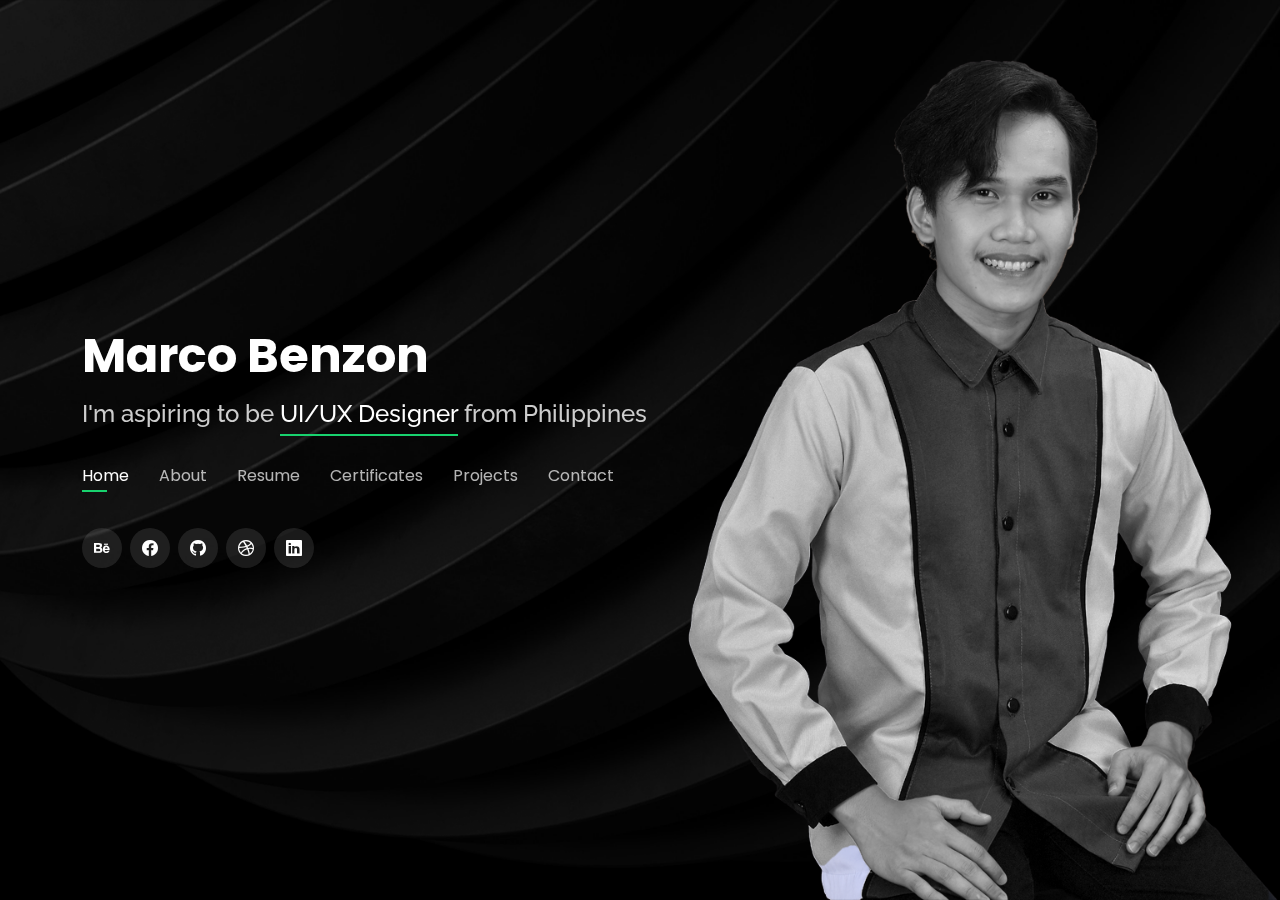
==== index.html @ b684c950 "update index" ====
<!DOCTYPE html>
<html lang="en">

<head>
  <meta charset="utf-8">
  <meta content="width=device-width, initial-scale=1.0" name="viewport">

  <title>Marco Benzon | Portfolio</title>
  <meta content="" name="description">
  <meta content="" name="keywords">

  <!-- Favicons -->
  <link href="assets/img/mblogo.png" rel="icon">
  <link href="assets/img/apple-touch-icon.png" rel="apple-touch-icon">

  <!-- Fontawesome -->
  <link rel="stylesheet" href="path/to/font-awesome/css/font-awesome.min.css">

  <!-- Google Fonts -->
  <link href="https://fonts.googleapis.com/css?family=Open+Sans:300,300i,400,400i,600,600i,700,700i|Raleway:300,300i,400,400i,500,500i,600,600i,700,700i|Poppins:300,300i,400,400i,500,500i,600,600i,700,700i" rel="stylesheet">

  <!-- Vendor CSS Files -->
  <link href="assets/vendor/bootstrap/css/bootstrap.min.css" rel="stylesheet">
  <link href="assets/vendor/bootstrap-icons/bootstrap-icons.css" rel="stylesheet">
  <link href="assets/vendor/boxicons/css/boxicons.min.css" rel="stylesheet">
  <link href="assets/vendor/glightbox/css/glightbox.min.css" rel="stylesheet">
  <link href="assets/vendor/remixicon/remixicon.css" rel="stylesheet">
  <link href="assets/vendor/swiper/swiper-bundle.min.css" rel="stylesheet">

  <link href="assets/css/style.css" rel="stylesheet">

</head>

<body>

  <!-- ======= Header ======= -->
  <header id="header">
    <div class="container">

      <h1><a href="index.html">Marco Benzon</a></h1>
      <!-- Uncomment below if you prefer to use an image logo -->
      <!-- <a href="index.html" class="mr-auto"><img src="assets/img/logo.png" alt="" class="img-fluid"></a> -->
      <h2>I'm aspiring to be <span>UI/UX Designer</span> from Philippines</h2>

      <nav id="navbar" class="navbar">
        <ul>
          <li><a class="nav-link active" href="#header">Home</a></li>
          <li><a class="nav-link" href="#about">About</a></li>
          <li><a class="nav-link" href="#resume">Resume</a></li>
          <li><a class="nav-link" href="#services">Certificates</a></li>
          <li><a class="nav-link" href="#portfolio">Projects</a></li>
          <li><a class="nav-link" href="#contact">Contact</a></li>
        </ul>
        <i class="bi bi-list mobile-nav-toggle"></i>
      </nav><!-- .navbar -->

      <div class="social-links">
        <a href="https://www.behance.net/marcobenzon" class="behance"><i class="bi bi-behance"></i></i></a>
        <a href="https://www.facebook.com/marco.benzon11/" class="facebook"><i class="bi bi-facebook"></i></a>
        <a href="https://github.com/MarcoBenzon" class="github"><i class="bi bi-github"></i></i></a>
        <a href="https://dribbble.com/marcobenzon" class="dribbble"><i class="bi bi-dribbble"></i></i></a>
        <a href="https://www.linkedin.com/in/marcobenzon/" class="linkedin"><i class="bi bi-linkedin"></i></a>
        
      </div>

    </div>
  </header><!-- End Header -->

  <!-- ======= About Section ======= -->
  <section id="about" class="about">

    <!-- ======= About Me ======= -->
    <div class="about-me container">

      <div class="section-title">
        <h2>About</h2>
        <p>Learn more about me</p>
      </div>

      <div class="row">
        <div class="col-lg-4" data-aos="fade-right">
          <img src="assets/img/2x2.jpg" class="img-fluid" alt="">
        </div>
        <div class="col-lg-8 pt-4 pt-lg-0 content" data-aos="fade-left">
          <h3>UI/UX Designer</h3>
          <p class="fst-italic">
            Hi, I am Marco Benzon, a fresh graduate of Bachelor of Science 
            in Information Technology Major in Web Development at PHINMA University of Pangasinan. 
            I love to create UI design since I started taking IT.
          </p>
          <div class="row">
            <div class="col-lg-6">
              <ul>
                <li><i class="bi bi-chevron-right"></i> <strong>Birthday:</strong> <span>29 May 2000</span></li>
                <li><i class="bi bi-chevron-right"></i> <strong>Website:</strong> <span>https://www.behance.net/marcobenzon/</span></li>
                <li><i class="bi bi-chevron-right"></i> <strong>Phone:</strong> <span>+639692245766</span></li>
                <li><i class="bi bi-chevron-right"></i> <strong>City:</strong> <span>Malasiqui, Philippines</span></li>
              </ul>
            </div>
            <div class="col-lg-6">
              <ul>
                <li><i class="bi bi-chevron-right"></i> <strong>Age:</strong> <span>22</span></li>
                <li><i class="bi bi-chevron-right"></i> <strong>Degree:</strong> <span>Bachelor</span></li>
                <li><i class="bi bi-chevron-right"></i> <strong>Email:</strong> <span>marco.benzon529@gmail.com</span></li>
                <li><i class="bi bi-chevron-right"></i> <strong>Freelance:</strong> <span>Available</span></li>
              </ul>
            </div>
          </div>
          <p>
            I am also a former member of Google Developer Student Clubs at 
            PHINMA University of Pangasinan as a Regular Member for a half of a year. 
            Outside of the school, I spend watching tutorials that are related to web development 
            and web designing. After that I'll apply what I've learned in the tutorials by coding and 
            designing so that I can enhance my skills as a web developer and web designer.
          </p>
        </div>
      </div>

    </div><!-- End About Me -->

    <!-- ======= Counts =======
    <div class="counts container">

      <div class="row">

        <div class="col-lg-3 col-md-6">
          <div class="count-box">
            <i class="bi bi-emoji-smile"></i>
            <span data-purecounter-start="0" data-purecounter-end="232" data-purecounter-duration="1" class="purecounter"></span>
            <p>Happy Clients</p>
          </div>
        </div>

        <div class="col-lg-3 col-md-6 mt-5 mt-md-0">
          <div class="count-box">
            <i class="bi bi-journal-richtext"></i>
            <span data-purecounter-start="0" data-purecounter-end="521" data-purecounter-duration="1" class="purecounter"></span>
            <p>Projects</p>
          </div>
        </div>

        <div class="col-lg-3 col-md-6 mt-5 mt-lg-0">
          <div class="count-box">
            <i class="bi bi-headset"></i>
            <span data-purecounter-start="0" data-purecounter-end="1463" data-purecounter-duration="1" class="purecounter"></span>
            <p>Hours Of Support</p>
          </div>
        </div>

        <div class="col-lg-3 col-md-6 mt-5 mt-lg-0">
          <div class="count-box">
            <i class="bi bi-award"></i>
            <span data-purecounter-start="0" data-purecounter-end="24" data-purecounter-duration="1" class="purecounter"></span>
            <p>Awards</p>
          </div>
        </div>

      </div>

    </div> -->
    <!-- End Counts -->

    <!-- ======= Skills  ======= -->
    <div class="skills container">

      <div class="section-title">
        <h2>Skills</h2>
      </div>

      <div class="row skills-content">

        <div class="col-lg-6">

          <div class="progress">
            <span class="skill">HTML <i class="val">60%</i></span>
            <div class="progress-bar-wrap">
              <div class="progress-bar" role="progressbar" aria-valuenow="60" aria-valuemin="0" aria-valuemax="100"></div>
            </div>
          </div>

          <div class="progress">
            <span class="skill">CSS <i class="val">60%</i></span>
            <div class="progress-bar-wrap">
              <div class="progress-bar" role="progressbar" aria-valuenow="60" aria-valuemin="0" aria-valuemax="100"></div>
            </div>
          </div>

          <div class="progress">
            <span class="skill">JavaScript <i class="val">40%</i></span>
            <div class="progress-bar-wrap">
              <div class="progress-bar" role="progressbar" aria-valuenow="40" aria-valuemin="0" aria-valuemax="100"></div>
            </div>
          </div>
          
           <div class="progress">
            <span class="skill">PHP <i class="val">50%</i></span>
            <div class="progress-bar-wrap">
              <div class="progress-bar" role="progressbar" aria-valuenow="50" aria-valuemin="0" aria-valuemax="100"></div>
            </div>
          </div>

        </div>

        <div class="col-lg-6">

          <div class="progress">
            <span class="skill">Figma <i class="val">70%</i></span>
            <div class="progress-bar-wrap">
              <div class="progress-bar" role="progressbar" aria-valuenow="70" aria-valuemin="0" aria-valuemax="100"></div>
            </div>
          </div>

          <div class="progress">
            <span class="skill">Adobe Photoshop <i class="val">70%</i></span>
            <div class="progress-bar-wrap">
              <div class="progress-bar" role="progressbar" aria-valuenow="70" aria-valuemin="0" aria-valuemax="100"></div>
            </div>
          </div>
          
          <div class="progress">
            <span class="skill">Adobe XD <i class="val">70%</i></span>
            <div class="progress-bar-wrap">
              <div class="progress-bar" role="progressbar" aria-valuenow="70" aria-valuemin="0" aria-valuemax="100"></div>
            </div>
          </div>
          
          <div class="progress">
            <span class="skill">UI/UX Design <i class="val">50%</i></span>
            <div class="progress-bar-wrap">
              <div class="progress-bar" role="progressbar" aria-valuenow="50" aria-valuemin="0" aria-valuemax="100"></div>
            </div>
          </div>

        </div>

      </div>

    </div><!-- End Skills -->

    <!-- ======= GDSC ======= -->
    <div class="about-me container">

     
      <div class="row">
        <div class="col-lg-4" data-aos="fade-right">
          <img src="assets/img/DSC2.jpg" class="img-fluid" alt="">
        </div>
        <div class="col-lg-8 pt-4 pt-lg-0 content" data-aos="fade-left">
          <h3>Google Developers Student Club</h3>
          <p>
            On January 2021, I joined Google Developer Student Club PHINMA UPang as Regular Member. 
            Powered by Google Developers, it is a group of students from PHINMA University of Pangasinan 
            whose aim is to bridge the gap between theory and practical application for student developers. 
            Together with the 1,266+ other GDSC chapters in 106 countries around the world, it is part of a 
            global community that is supported by Google Developers. GDSC PHINMA UPang is also the only 
            university-wide organization in PHINMA UPang that is officially recognized by Google. 
            This community that I started is successfully organized multiple events that help aspiring 
            developers get to know and learn the different Google developer technologies available to them.
          </p>
          
        </div>
      </div>

    </div><!-- End GDSC -->
    <div class="interests container">

      <div class="section-title">
        <h2>Organization</h2>
      </div>

      <div class="row">
        

        <div class="col-lg-6 col-md-8">
          <div class="icon-box">
            <h3 style="color:#18d26e">GOOGLE DEVELOPERS STUDENT CLUBS</h3>
          </div>
          <div class="flex items-left pt-3">
            <p class="text-gray-300 font-poppins text-xs md:text-sm p-2 pb-1 rounded-3xl block">
                <i class="bi bi-geo-alt-fill"></i>
                Location: University of Pangasinan
            </p>
          </div>
          <div class="flex items-left">
            <p class="text-gray-300 font-poppins text-xs md:text-sm p-2 pb-1 rounded-3xl block">
                <i class="bi bi-person-fill"></i> Position: Regular Member
            </p>
          </div>
          <div class="flex items-left">
            <p class="text-gray-300 font-poppins text-xs md:text-sm p-2 pb-1 rounded-3xl block">
                <i class="bi bi-clock"></i> Timeline: January 2021 - July 2021
            </p>
          </div>

        </div>
        
        <div class="col-lg-4" data-aos="fade-right">
          <img src="assets/img/DSC2.jpg" class="img-fluid" alt="">
        </div>
        
      </div>
        
    </div>
      
      
      <div class="interests container">

      <div class="section-title">
        <h2>Training and Semenars Attended</h2>
      </div>

      <div class="row">
        

        <div class="col-lg-6 col-md-8">
          <div class="icon-box">
            <h3 style="color:#18d26e">BUILDING PROGRESSIVE WEB APPS: WEB BACKEND & FRONTEND SOLUTIONS FOR DYNAMIC WEB EXPERIENCE</h3>
          </div>
          <div class="flex items-left pt-3">
            <p class="text-gray-300 font-poppins text-xs md:text-sm p-2 pb-1 rounded-3xl block">
                <i class="bi bi-geo-alt-fill"></i>
                Location: University of Pangasinan
            </p>
          </div>
<!--           <div class="flex items-left">
            <p class="text-gray-300 font-poppins text-xs md:text-sm p-2 pb-1 rounded-3xl block">
                <i class="bi bi-person-fill"></i> Position: Regular Member
            </p>
          </div> -->
          <div class="flex items-left">
            <p class="text-gray-300 font-poppins text-xs md:text-sm p-2 pb-1 rounded-3xl block">
                <i class="bi bi-clock"></i> Timeline: February 15, 2020
            </p>
          </div>

        </div>
        
        <div class="col-lg-6 col-md-8">
          <div class="icon-box">
            <h3 style="color:#18d26e">SOFTWARE DEVELOPMENT MANAGEMENT WITH MS PROJECT</h3>
          </div>
          <div class="flex items-left pt-3">
            <p class="text-gray-300 font-poppins text-xs md:text-sm p-2 pb-1 rounded-3xl block">
                <i class="bi bi-geo-alt-fill"></i>
                Location: University of Pangasinan
            </p>
          </div>
<!--           <div class="flex items-left">
            <p class="text-gray-300 font-poppins text-xs md:text-sm p-2 pb-1 rounded-3xl block">
                <i class="bi bi-person-fill"></i> Position: Regular Member
            </p>
          </div> -->
          <div class="flex items-left">
            <p class="text-gray-300 font-poppins text-xs md:text-sm p-2 pb-1 rounded-3xl block">
                <i class="bi bi-clock"></i> Timeline: February 15, 2020
            </p>
          </div>

        </div>
        
        
        <div class="col-lg-6 col-md-8">
          <div class="icon-box">
            <h3 style="color:#18d26e">INTRO TO PHOTOGRAPHY AND VIDEOGRAPHY: A BEGINNERS GUIDE</h3>
          </div>
          <div class="flex items-left pt-3">
            <p class="text-gray-300 font-poppins text-xs md:text-sm p-2 pb-1 rounded-3xl block">
                <i class="bi bi-geo-alt-fill"></i>
                Location: University of Pangasinan
            </p>
          </div>
<!--           <div class="flex items-left">
            <p class="text-gray-300 font-poppins text-xs md:text-sm p-2 pb-1 rounded-3xl block">
                <i class="bi bi-person-fill"></i> Position: Regular Member
            </p>
          </div> -->
          <div class="flex items-left">
            <p class="text-gray-300 font-poppins text-xs md:text-sm p-2 pb-1 rounded-3xl block">
                <i class="bi bi-clock"></i> Timeline: October 6, 2020
            </p>
          </div>

        </div>
        
        <div class="col-lg-6 col-md-8">
          <div class="icon-box">
            <h3 style="color:#18d26e">STUDY JAM #1 | INTRODUCTION TO FETCH API</h3>
          </div>
          <div class="flex items-left pt-3">
            <p class="text-gray-300 font-poppins text-xs md:text-sm p-2 pb-1 rounded-3xl block">
                <i class="bi bi-geo-alt-fill"></i>
                Location: University of Pangasinan
            </p>
          </div>
<!--           <div class="flex items-left">
            <p class="text-gray-300 font-poppins text-xs md:text-sm p-2 pb-1 rounded-3xl block">
                <i class="bi bi-person-fill"></i> Position: Regular Member
            </p>
          </div> -->
          <div class="flex items-left">
            <p class="text-gray-300 font-poppins text-xs md:text-sm p-2 pb-1 rounded-3xl block">
                <i class="bi bi-clock"></i> Timeline: November 8, 2020
            </p>
          </div>

        </div>
        
        <div class="col-lg-6 col-md-8">
          <div class="icon-box">
            <h3 style="color:#18d26e">STUDY JAM #1 | INTRODUCTION TO FETCH API</h3>
          </div>
          <div class="flex items-left pt-3">
            <p class="text-gray-300 font-poppins text-xs md:text-sm p-2 pb-1 rounded-3xl block">
                <i class="bi bi-geo-alt-fill"></i>
                Location: Google Developer Student Club PHINMA University of Pangasinan
            </p>
          </div>
<!--           <div class="flex items-left">
            <p class="text-gray-300 font-poppins text-xs md:text-sm p-2 pb-1 rounded-3xl block">
                <i class="bi bi-person-fill"></i> Position: Regular Member
            </p>
          </div> -->
          <div class="flex items-left">
            <p class="text-gray-300 font-poppins text-xs md:text-sm p-2 pb-1 rounded-3xl block">
                <i class="bi bi-clock"></i> Timeline: November 8, 2020
            </p>
          </div>

        </div>
        
        
        <div class="col-lg-6 col-md-8">
          <div class="icon-box">
            <h3 style="color:#18d26e">STUDY JAM #1 | USEFUL TOOLS THAT CAN HELP YOU IN YOUR PROJECT</h3>
          </div>
          <div class="flex items-left pt-3">
            <p class="text-gray-300 font-poppins text-xs md:text-sm p-2 pb-1 rounded-3xl block">
                <i class="bi bi-geo-alt-fill"></i>
                Location: Google Developer Student Club PHINMA University of Pangasinan
            </p>
          </div>
<!--           <div class="flex items-left">
            <p class="text-gray-300 font-poppins text-xs md:text-sm p-2 pb-1 rounded-3xl block">
                <i class="bi bi-person-fill"></i> Position: Regular Member
            </p>
          </div> -->
          <div class="flex items-left">
            <p class="text-gray-300 font-poppins text-xs md:text-sm p-2 pb-1 rounded-3xl block">
                <i class="bi bi-clock"></i> Timeline: November 8, 2020
            </p>
          </div>

        </div>
        
        
        <div class="col-lg-6 col-md-8">
          <div class="icon-box">
            <h3 style="color:#18d26e">STUDY JAM #1 | INTRODUCTION TO DEVELOPER STUDENT CLUB</h3>
          </div>
          <div class="flex items-left pt-3">
            <p class="text-gray-300 font-poppins text-xs md:text-sm p-2 pb-1 rounded-3xl block">
                <i class="bi bi-geo-alt-fill"></i>
                Location: Google Developer Student Club PHINMA University of Pangasinan
            </p>
          </div>
<!--           <div class="flex items-left">
            <p class="text-gray-300 font-poppins text-xs md:text-sm p-2 pb-1 rounded-3xl block">
                <i class="bi bi-person-fill"></i> Position: Regular Member
            </p>
          </div> -->
          <div class="flex items-left">
            <p class="text-gray-300 font-poppins text-xs md:text-sm p-2 pb-1 rounded-3xl block">
                <i class="bi bi-clock"></i> Timeline: November 8, 2020
            </p>
          </div>

        </div>
        
        <div class="col-lg-6 col-md-8">
          <div class="icon-box">
            <h3 style="color:#18d26e">PHILIPPINE ANDROID WEEKEND 2020</h3>
          </div>
          <div class="flex items-left pt-3">
            <p class="text-gray-300 font-poppins text-xs md:text-sm p-2 pb-1 rounded-3xl block">
                <i class="bi bi-geo-alt-fill"></i>
                Location: Google Developer Student Club PHINMA University of Pangasinan
            </p>
          </div>
<!--           <div class="flex items-left">
            <p class="text-gray-300 font-poppins text-xs md:text-sm p-2 pb-1 rounded-3xl block">
                <i class="bi bi-person-fill"></i> Position: Regular Member
            </p>
          </div> -->
          <div class="flex items-left">
            <p class="text-gray-300 font-poppins text-xs md:text-sm p-2 pb-1 rounded-3xl block">
                <i class="bi bi-clock"></i> Timeline: December 4, 2020
            </p>
          </div>

        </div>
        
        
        <div class="col-lg-6 col-md-8">
          <div class="icon-box">
            <h3 style="color:#18d26e">#GCPINAS - LEARN GOOGLE CLOUD PLATFORM</h3>
          </div>
          <div class="flex items-left pt-3">
            <p class="text-gray-300 font-poppins text-xs md:text-sm p-2 pb-1 rounded-3xl block">
                <i class="bi bi-geo-alt-fill"></i>
                Location: Google Developer Student Club PHINMA University of Pangasinan
            </p>
          </div>
<!--           <div class="flex items-left">
            <p class="text-gray-300 font-poppins text-xs md:text-sm p-2 pb-1 rounded-3xl block">
                <i class="bi bi-person-fill"></i> Position: Regular Member
            </p>
          </div> -->
          <div class="flex items-left">
            <p class="text-gray-300 font-poppins text-xs md:text-sm p-2 pb-1 rounded-3xl block">
                <i class="bi bi-clock"></i> Timeline: December 8, 2020
            </p>
          </div>

        </div>
        
        <div class="col-lg-6 col-md-8">
          <div class="icon-box">
            <h3 style="color:#18d26e">FIREBASE IN ACTION</h3>
          </div>
          <div class="flex items-left pt-3">
            <p class="text-gray-300 font-poppins text-xs md:text-sm p-2 pb-1 rounded-3xl block">
                <i class="bi bi-geo-alt-fill"></i>
                Location: Google Developer Student Club PHINMA University of Pangasinan
            </p>
          </div>
<!--           <div class="flex items-left">
            <p class="text-gray-300 font-poppins text-xs md:text-sm p-2 pb-1 rounded-3xl block">
                <i class="bi bi-person-fill"></i> Position: Regular Member
            </p>
          </div> -->
          <div class="flex items-left">
            <p class="text-gray-300 font-poppins text-xs md:text-sm p-2 pb-1 rounded-3xl block">
                <i class="bi bi-clock"></i> Timeline: 2021
            </p>
          </div>

        </div>
        
      </div>
        
    </div>
      
      
      <!-- End Interests -->

    <!-- ======= Testimonials ======= -->
    

  </section><!-- End About Section -->

  <!-- ======= Resume Section ======= -->
  <section id="resume" class="resume">
    <div class="container">

      <div class="section-title">
        <h2>Resume</h2>
        <p>Check My Resume</p>
      </div>

      <div class="row">
        <div class="col-lg-6">
          <h3 class="resume-title">Sumary</h3>
          <div class="resume-item pb-0">
            <h4>Marco Benzon</h4>
            <p><em>I am looking for an opportunity where I can offer all-around support when it 
              comes to UI/UX Designing. Time flies when I keep myself busy for giving efficient 
              and effective designs. </em></p>
            <p>
            <ul>
              <li>Umando, Malasiqui Pangasinan, Ilocos Region 2421</li>
              <li>+63 9692245766</li>
              <li>marco.benzon529@gmail.com</li>
            </ul>
            </p>
          </div>

          <h3 class="resume-title">Education</h3>
          <div class="resume-item">
            <h4>Bachelor if Scinece in Information Technology Major in Web Development</h4>
            <h5>2018 - 2022</h5>
            <p><em>PHINMA University of Pangasinan</em></p>
            <p>I graduated at PHINMA University of Pangasinan as a Bachelor of Science in Information Technology Majoring 
              in Web Development, during my four years stay in college, my knowledge and skills were enhanced due to my
              internship at Salefull Trading Inc. located at Olongapo City in the province of Zambales as a Web Developer 
              and UI/UX Designer. I was also a Regular Member of Google Developer Student Club in PHINMA University of Pangasinan.
            </p>
          </div>
          <div class="resume-item">
            <h4>Science, Technology, Engineering &amp; Math (STEM)</h4>
            <h5>2016 - 2018</h5>
            <p><em>Perpetual Help College of Pangasinan</em></p>
            <p>The University of Perpetual Help System is dedicated to the development of the Filipino as a leader. 
              It aims to graduate dynamic students who are physically, intellectually, socially and spiritually 
              committed to the achievement of the highest quality of life.</p>
          </div>
        </div>
        <div class="col-lg-6">
          <h3 class="resume-title">Work Experience</h3>
          
          <div class="resume-item">
            <h4>WEBMEDIC</h4>
            <h5>Freelance UI Designer</h5>
            <p><em>Oct 2022 - Present</em></p>
            <p><em>Kuala Lumpur, Malaysia</em></p>
            <p>
            <ul>
              <li>Create search and 404page Web and Mobile Design for Al Shareef Oudh</li>
              <li>Create a prodocut landing page Web UI design for Al Shareef Oudh</li>
            </ul>
            </p>
          </div>
          
          <div class="resume-item">
            <h4>CODELABS TECHNOLOGIES INCORPORATED</h4>
            <h5>Freelance UI Designer</h5>
            <p><em>Sep 2022 - Oct 2022</em></p>
            <p><em>Coast Meridian Road Port Coquitlam, BC</em></p>
            <p>
            <ul>
              <li>Create Athlete Web UI Design</li>
            </ul>
            </p>
          </div>
      
          <div class="resume-item">
            <h4>SALEFULL TRAIDING INCORPORATED</h4>
            <h5>Internship</h5>
            <p><em>Jan 2022 - Apr 2022</em></p>
            <p><em>Zambales, Philippines</em></p>
            <p>
            <ul>
              <li>Create posters and flyers and research an article for social media posting</li>
              <li>Create an ecommerce website that allows the user to freely choose what kind of currency to made a purchase</li>
              <li>Create a Time Management UI Design and propose the design to the company for the better result</li>
              <li>Recreate the company website for the better design</li>
            </ul>
            </p>
          </div>
          
        </div>
      </div>

    </div>
  </section>
  
  <!-- End Resume Section -->

  <!-- ======= Services Section ======= -->
  <section id="services" class="services">
    <div class="container">

      <div class="section-title">
        <h2>Certificates</h2>
        <p>My Certificates</p>
      </div>

      <div class="row">
        <div class="col-lg-4 col-md-6 d-flex align-items-stretch">
          <div class="icon-box">
            <div><img src="assets/img/Certificates/firebase.png" class="img-fluid; h-auto; w-100 "></div>
            <br>
            
            <p style="text-align:center ;">A certificate was given by the CITE Department after participating the webinar about
              Firebase.</p>
          </div>
        </div>

        <div class="col-lg-4 col-md-6 d-flex align-items-stretch">
          <div class="icon-box">
            <div><img src="assets/img/Certificates/Certificate of Attendance Marco S. Benzon-1.jpg" class="img-fluid; h-auto; w-100 "></div>
            <br>
            
            <p style="text-align:center ;">Attended at BagoSphere's Webinar and tackled about building our self-confidence when
              adventuring to the real-word challenges.</p>
          </div>
        </div>

        <div class="col-lg-4 col-md-6 d-flex align-items-stretch">
          <div class="icon-box">
            <div><img src="assets/img/Certificates/Kinobi E-Certificate_Marco_Benzon-1.jpg" class="img-fluid; h-auto; w-100 "></div>
            <br>
            
            <p style="text-align:center ;">Building or creating an effective resume was our subject during the webinar and the certificate was given to us after participating the event.</p>
          </div>
        </div>

        <div class="col-lg-4 col-md-6 d-flex align-items-stretch">
          <div class="icon-box">
            <div><img src="assets/img/Certificates/outstanding.jpg" class="img-fluid; h-auto; w-100 "></div>
            <br>
          
            <p style="text-align:center ;">A certificate was given by the CITE Department after finishing the accomplishment task in New Venture Creation.</p>
          </div>
        </div>

        <div class="col-lg-4 col-md-6 d-flex align-items-stretch">
          <div class="icon-box">
            <div><img src="assets/img/Certificates/studyjam1.png" class="img-fluid; h-auto; w-100 "></div>
            <br>
            
            <p style="text-align:center ;">The Badges that I earned after attending webinars
               from other DSC Chapters and after successfully completing their required tasks.</p>
          </div>
        </div>

        <div class="col-lg-4 col-md-6 d-flex align-items-stretch">
          <div class="icon-box">
            <div><img src="assets/img/Certificates/Marco Certificate-01.jpg" class="img-fluid; h-auto; w-100 "></div>
            <br>
            
            <p style="text-align:center ;">Certificated awarded after successfully completing the Internship in the assigned company.</p>
          </div>
        </div>

      </div>

    </div>
  </section><!-- End Services Section -->

  <!-- ======= Portfolio Section ======= -->
  <section id="portfolio" class="services">
    <div class="container">

      <div class="section-title">
        <h2>Projects</h2>
        <p>My Projects</p>
      </div>

      <div class="row">
        <div class="col-lg-4 col-md-6 d-flex align-items-stretch">
          <div class="icon-box">
            <div><img src="assets/img/alumnii.png" class="img-fluid; h-auto; w-100 "></div>
            <br>
            <h4 style="text-align:center ;"><a href="">UPANG Alumni Tracker-Web</a></h4>
            <i class="bi bi-people-fill"> Role: Project Manager and Developer</i>
            <br>
            <i class="bi bi-calendar"> Date: August 2020 - June 2021</i>
            <br>
            <br>
            <p style="text-align:center ;">Web | MySQL | HTML | CSS | Javascript | Sublime | REST API | Bootstrap | Visual Studio Code | Sublime Text</p>
          </div>
        </div>

        <div class="col-lg-4 col-md-6 d-flex align-items-stretch">
          <div class="icon-box">
            <div><img src="assets/img/alumnimobilee.png" class="img-fluid; h-auto; w-100 "></div>
            <br>
            <h4 style="text-align:center ;"><a href="">UPANG Alumni Tracker-Mobile</a></h4>
            <i class="bi bi-people-fill"> Role: Project Manager and Developer</i>
            <br>
            <i class="bi bi-calendar"> Date: August 2020 - June 2021</i>
            <br>
            <br>
            <p style="text-align:center ;">Mobile | Java | Android | Firebase Realtime Database | Android Studio | Visual Studio Code | Git</p>
          </div>
        </div>

        <div class="col-lg-4 col-md-6 d-flex align-items-stretch">
          <div class="icon-box">
            <div><img src="assets/img/movies.png" class="img-fluid; h-auto; w-100 "></div>
            <br>
            <h4 style="text-align:center ;"><a href="">Online Movie Ticket Booking System</a></h4>
            <i class="bi bi-people-fill"> Role: Project Manager and Developer</i>
            <br>
            <i class="bi bi-calendar"> Date: December 2019 - March 2020</i>
            <br>
            <br>
            <p style="text-align:center ;">Web | MySQL | HTML | CSS | Javascript | Sublime | REST API | Bootstrap | Visual Studio Code | Sublime Text</p>
          </div>
        </div>
        
        <div class="col-lg-4 col-md-6 d-flex align-items-stretch">
          <div class="icon-box">
            <div><img src="assets/img/alumni.png" class="img-fluid; h-auto; w-100 "></div>
            <br>
            <h4 style="text-align:center ;"><a href="https://www.behance.net/gallery/133483483/Alumni-App-UI-Concept">
              Alumni App | UI Concept</a></h4>
            <br>
            <p style="text-align:center ;">Mobile App | UI/UX Design Concept</p>
            <br>
            <br>

            <div>
              <div class="col-md-12 text-center">
                <a class="btn btn-dark" href="https://www.behance.net/gallery/133483483/Alumni-App-UI-Concept" role="button">Behance</a>
               
              </div>
            </div>

          </div>
        </div>

        <div class="col-lg-4 col-md-6 d-flex align-items-stretch">
          <div class="icon-box">
            <div><img src="assets/img/bread2.png" class="img-fluid; h-auto; w-100 "></div>
            <br>
            <h4 style="text-align:center ;"><a href="https://www.behance.net/gallery/132600093/Web-App-UIUX-Concept">Shiorii's Patisserie</a></h4>
            <br>
            <p style="text-align:center ;">Web App | UI/UX Design Concept</p>
            <br>
            <br>

            <div>
              <div class="col-md-12 text-center">
                <a class="btn btn-dark" href="https://www.behance.net/gallery/132600093/Web-App-UIUX-Concept" role="button">Behance</a>
               
              </div>
            </div>
          </div>
        </div>

        <div class="col-lg-4 col-md-6 d-flex align-items-stretch">
          <div class="icon-box">
            <div><img src="assets/img/spotify.png" class="img-fluid; h-auto; w-100 "></div>
            <br>
            <h4 style="text-align:center ;"><a href="https://www.behance.net/gallery/133199869/Music-App-UI-Concept">Spotify | Redesign Concept</a></h4>
            <br>
            <p style="text-align:center ;">Mobile App | UI/UX Design Concept</p>
            <br>
            <br>

            <div>
              <div class="col-md-12 text-center">
                <a class="btn btn-dark" href="https://www.behance.net/gallery/133199869/Music-App-UI-Concept" role="button">Behance</a>
               
              </div>
            </div>
          </div>
        </div>

        <div class="col-lg-4 col-md-6 d-flex align-items-stretch">
          <div class="icon-box">
            <div><img src="assets/img/genshin2.png" class="img-fluid; h-auto; w-100 "></div>
            <br>
            <h4 style="text-align:center ;"><a href="https://www.behance.net/gallery/133619043/Genshin-Impact-Website-UI-Redesign-Concept">
              Genshin Impact | Redesign Concept</a></h4>
            <br>
            <p style="text-align:center ;">Web App | UI/UX Design Concept</p>
            <br>
            <br>

            <div>
              <div class="col-md-12 text-center">
                <a class="btn btn-dark" href="https://www.behance.net/gallery/133619043/Genshin-Impact-Website-UI-Redesign-Concept" role="button">Behance</a>
               
              </div>
            </div>

          </div>
        </div>
        
        
        <div class="col-lg-4 col-md-6 d-flex align-items-stretch">
          <div class="icon-box">
            <div><img src="assets/img/nft1.png" class="img-fluid; h-auto; w-100 "></div>
            <br>
            <h4 style="text-align:center ;"><a href="https://www.behance.net/gallery/148503633/NFT-Website-UI-Concept">
              NFT Website | UI Concept</a></h4>
            <br>
            <br>
            <p style="text-align:center ;">Web App | UI/UX Design Concept</p>
            <br>
            <br>

            <div>
              <div class="col-md-12 text-center">
                <a class="btn btn-dark" href="https://www.behance.net/gallery/148503633/NFT-Website-UI-Concept" role="button">Behance</a>
               
              </div>
            </div>

          </div>
        </div>
        
        <div class="col-lg-4 col-md-6 d-flex align-items-stretch">
          <div class="icon-box">
            <div><img src="assets/img/quele1.png" class="img-fluid; h-auto; w-100 "></div>
            <br>
            <h4 style="text-align:center ;"><a href="https://www.behance.net/gallery/151187281/Task-Management-UI-Concept">
              Task Management Website | UI Concept</a></h4>
            <br>
            <p style="text-align:center ;">Web App | UI/UX Design Concept</p>
            <br>
            <br>

            <div>
              <div class="col-md-12 text-center">
                <a class="btn btn-dark" href="https://www.behance.net/gallery/151187281/Task-Management-UI-Concept" role="button">Behance</a>
               
              </div>
            </div>

          </div>
        </div>
        
        <div class="col-lg-4 col-md-6 d-flex align-items-stretch">
          <div class="icon-box">
            <div><img src="assets/img/ecommerce.png" class="img-fluid; h-auto; w-100 "></div>
            <br>
            <h4 style="text-align:center ;"><a href="https://www.behance.net/gallery/151209893/eCommerce-UI-Concept">
              E-commerce App | UI Concept</a></h4>
            <br>
            <p style="text-align:center ;">Mobile App | UI/UX Design Concept</p>
            <br>
            <br>

            <div>
              <div class="col-md-12 text-center">
                <a class="btn btn-dark" href="https://www.behance.net/gallery/151209893/eCommerce-UI-Concept" role="button">Behance</a>
               
              </div>
            </div>

          </div>
        </div>
        
        <div class="col-lg-4 col-md-6 d-flex align-items-stretch">
          <div class="icon-box">
            <div><img src="assets/img/cinema.png" class="img-fluid; h-auto; w-100 "></div>
            <br>
            <h4 style="text-align:center ;"><a href="https://www.behance.net/gallery/151272911/Movie-App-UI-Design-Concept">
              Movie App | UI Concept</a></h4>
            <br>
            <p style="text-align:center ;">Mobile App | UI/UX Design Concept</p>
            <br>
            <br>

            <div>
              <div class="col-md-12 text-center">
                <a class="btn btn-dark" href="https://www.behance.net/gallery/151272911/Movie-App-UI-Design-Concept" role="button">Behance</a>
               
              </div>
            </div>

          </div>
        </div>
        
        <div class="col-lg-4 col-md-6 d-flex align-items-stretch">
          <div class="icon-box">
            <div><img src="assets/img/coffee.png" class="img-fluid; h-auto; w-100 "></div>
            <br>
            <h4 style="text-align:center ;"><a href="https://www.behance.net/gallery/151330517/Coffee-App-UI-Design-Concept">
              Movie App | UI Concept</a></h4>
            <br>
            <p style="text-align:center ;">Mobile App | UI/UX Design Concept</p>
            <br>
            <br>

            <div>
              <div class="col-md-12 text-center">
                <a class="btn btn-dark" href="https://www.behance.net/gallery/151330517/Coffee-App-UI-Design-Concept" role="button">Behance</a>
               
              </div>
            </div>

          </div>
        </div>



      </div>

    </div>
  </section><!-- End Portfolio Section -->

  <!-- ======= Contact Section ======= -->
  <section id="contact" class="contact">
    <div class="container">

      <div class="section-title">
        <h2>Contact</h2>
        <p>Contact Me</p>
      </div>

      <div class="row mt-2">

        <div class="col-md-6 d-flex align-items-stretch">
          <div class="info-box">
            <i class="bx bx-map"></i>
            <h3>My Address</h3>
            <p>#30 Umando, Malasiqui, Pangasinan</p>
          </div>
        </div>

        <div class="col-md-6 mt-4 mt-md-0 d-flex align-items-stretch">
          <div class="info-box">
            <i class="bx bx-share-alt"></i>
            <h3>Social Profiles</h3>
            <div class="social-links">
              <a href="https://twitter.com/benzonM1144" class="twitter"><i class="bi bi-twitter"></i></a>
              <a href="https://www.facebook.com/marco.benzon11/" class="facebook"><i class="bi bi-facebook"></i></a>
              <a href="https://www.instagram.com/mbenzon__/" class="instagram"><i class="bi bi-instagram"></i></a>
              <a href="https://dribbble.com/marcobenzon" class="dribbble"><i class="bi bi-dribbble"></i></i></a>
              <a href="https://www.linkedin.com/in/marcobenzon/" class="linkedin"><i class="bi bi-linkedin"></i></a>
              <a href="https://www.behance.net/marcobenzon" class="behance"><i class="bi bi-behance"></i></i></a>
            </div>
          </div>
        </div>

        <div class="col-md-6 mt-4 d-flex align-items-stretch">
          <div class="info-box">
            <i class="bx bx-envelope"></i>
            <h3>Email Me</h3>
            <p>marco.benzon529@gmail.com</p>
          </div>
        </div>
        <div class="col-md-6 mt-4 d-flex align-items-stretch">
          <div class="info-box">
            <i class="bx bx-phone-call"></i>
            <h3>Call Me</h3>
            <p>+63 9692245766</p>
          </div>
        </div>
      </div>

      

    </div>
  </section><!-- End Contact Section -->

  <div class="credits">
    <!-- All the links in the footer should remain intact. -->
    <!-- You can delete the links only if you purchased the pro version. -->
    <!-- Licensing information: https://bootstrapmade.com/license/ -->
    <!-- Purchase the pro version with working PHP/AJAX contact form: https://bootstrapmade.com/personal-free-resume-bootstrap-template/ -->
    <!-- Designed by <a href="https://bootstrapmade.com/">BootstrapMade</a> -->
  </div>

  <!-- Vendor JS Files -->
  <script src="assets/vendor/purecounter/purecounter.js"></script>
  <script src="assets/vendor/bootstrap/js/bootstrap.bundle.min.js"></script>
  <script src="assets/vendor/glightbox/js/glightbox.min.js"></script>
  <script src="assets/vendor/isotope-layout/isotope.pkgd.min.js"></script>
  <script src="assets/vendor/swiper/swiper-bundle.min.js"></script>
  <script src="assets/vendor/waypoints/noframework.waypoints.js"></script>
  <script src="assets/vendor/php-email-form/validate.js"></script>

  <!-- Template Main JS File -->
  <script src="assets/js/main.js"></script>

</body>

</html>
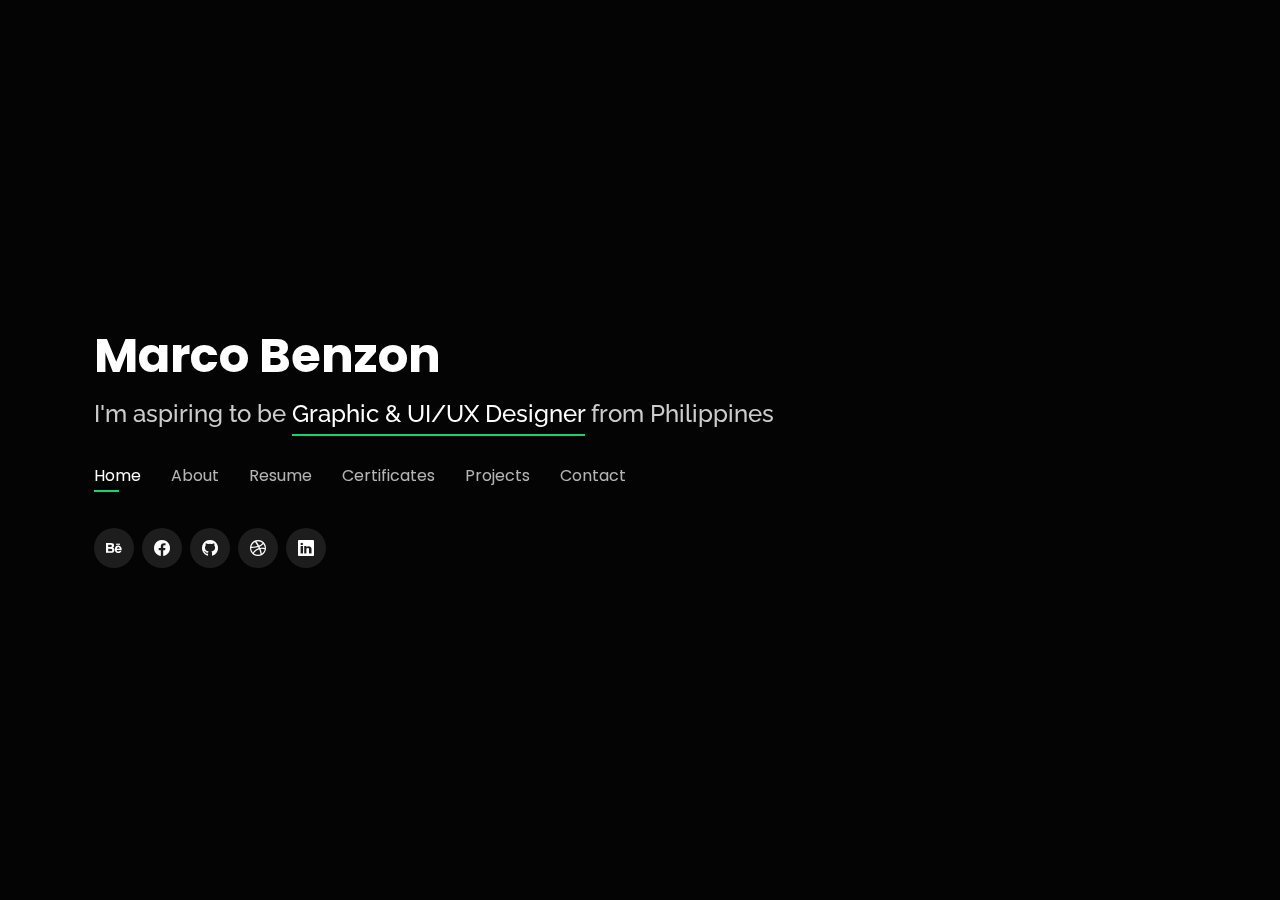
==== commit 399d37f9: "Update index.html" ====
--- a/index.html
+++ b/index.html
@@ -20,6 +20,8 @@
   <link href="https://fonts.googleapis.com/css?family=Open+Sans:300,300i,400,400i,600,600i,700,700i|Raleway:300,300i,400,400i,500,500i,600,600i,700,700i|Poppins:300,300i,400,400i,500,500i,600,600i,700,700i" rel="stylesheet">
 
   <!-- Vendor CSS Files -->
+  <link href="https://cdn.jsdelivr.net/npm/bootstrap@5.3.2/dist/css/bootstrap.min.css" rel="stylesheet" integrity="sha384-T3c6CoIi6uLrA9TneNEoa7RxnatzjcDSCmG1MXxSR1GAsXEV/Dwwykc2MPK8M2HN" crossorigin="anonymous">
+  <link href="https://cdn.jsdelivr.net/npm/bootstrap@5.3.2/dist/css/bootstrap.min.css" rel="stylesheet">
   <link href="assets/vendor/bootstrap/css/bootstrap.min.css" rel="stylesheet">
   <link href="assets/vendor/bootstrap-icons/bootstrap-icons.css" rel="stylesheet">
   <link href="assets/vendor/boxicons/css/boxicons.min.css" rel="stylesheet">
@@ -40,7 +42,7 @@
       <h1><a href="index.html">Marco Benzon</a></h1>
       <!-- Uncomment below if you prefer to use an image logo -->
       <!-- <a href="index.html" class="mr-auto"><img src="assets/img/logo.png" alt="" class="img-fluid"></a> -->
-      <h2>I'm aspiring to be <span>UI/UX Designer</span> from Philippines</h2>
+      <h2>I'm aspiring to be <span>Graphic & UI/UX Designer</span> from Philippines</h2>
 
       <nav id="navbar" class="navbar">
         <ul>
@@ -82,24 +84,27 @@
           <img src="assets/img/2x2.jpg" class="img-fluid" alt="">
         </div>
         <div class="col-lg-8 pt-4 pt-lg-0 content" data-aos="fade-left">
-          <h3>UI/UX Designer</h3>
+          <h3>Graphic and UI/UX Designer</h3>
           <p class="fst-italic">
-            Hi, I am Marco Benzon, a fresh graduate of Bachelor of Science 
-            in Information Technology Major in Web Development at PHINMA University of Pangasinan. 
-            I love to create UI design since I started taking IT.
+            Enthusiastic, creative graphic designer with solid problem solving
+            skills and also have a UI designing
+            skills. Seeking to have an opportunity
+            on working a best environment for
+            designing. Also excels at several tech
+            tools, including Adobe XD, Figma, Photoshop, and Canva.
           </p>
           <div class="row">
             <div class="col-lg-6">
               <ul>
                 <li><i class="bi bi-chevron-right"></i> <strong>Birthday:</strong> <span>29 May 2000</span></li>
-                <li><i class="bi bi-chevron-right"></i> <strong>Website:</strong> <span>https://www.behance.net/marcobenzon/</span></li>
-                <li><i class="bi bi-chevron-right"></i> <strong>Phone:</strong> <span>+639692245766</span></li>
-                <li><i class="bi bi-chevron-right"></i> <strong>City:</strong> <span>Malasiqui, Philippines</span></li>
+                <li><i class="bi bi-chevron-right"></i> <strong>Website:</strong> <span>https://www.behance.net/marcobenzon</span></li>
+                <li><i class="bi bi-chevron-right"></i> <strong>Phone:</strong> <span>++64 022 151 3664</span></li>
+                <li><i class="bi bi-chevron-right"></i> <strong>City:</strong> <span>Hamilton, Waikato</span></li>
               </ul>
             </div>
             <div class="col-lg-6">
               <ul>
-                <li><i class="bi bi-chevron-right"></i> <strong>Age:</strong> <span>22</span></li>
+                <li><i class="bi bi-chevron-right"></i> <strong>Age:</strong> <span>23</span></li>
                 <li><i class="bi bi-chevron-right"></i> <strong>Degree:</strong> <span>Bachelor</span></li>
                 <li><i class="bi bi-chevron-right"></i> <strong>Email:</strong> <span>marco.benzon529@gmail.com</span></li>
                 <li><i class="bi bi-chevron-right"></i> <strong>Freelance:</strong> <span>Available</span></li>
@@ -111,7 +116,7 @@
             PHINMA University of Pangasinan as a Regular Member for a half of a year. 
             Outside of the school, I spend watching tutorials that are related to web development 
             and web designing. After that I'll apply what I've learned in the tutorials by coding and 
-            designing so that I can enhance my skills as a web developer and web designer.
+            designing so that I can enhance my skills.
           </p>
         </div>
       </div>
@@ -160,11 +165,11 @@
     </div> -->
     <!-- End Counts -->
 
-    <!-- ======= Skills  ======= -->
+    <!-- ======= Design Skills  ======= -->
     <div class="skills container">
 
       <div class="section-title">
-        <h2>Skills</h2>
+        <h2>Design Skills</h2>
       </div>
 
       <div class="row skills-content">
@@ -172,14 +177,14 @@
         <div class="col-lg-6">
 
           <div class="progress">
-            <span class="skill">HTML <i class="val">60%</i></span>
+            <span class="skill">HTML <i class="val">50%</i></span>
             <div class="progress-bar-wrap">
               <div class="progress-bar" role="progressbar" aria-valuenow="60" aria-valuemin="0" aria-valuemax="100"></div>
             </div>
           </div>
 
           <div class="progress">
-            <span class="skill">CSS <i class="val">60%</i></span>
+            <span class="skill">CSS <i class="val">50%</i></span>
             <div class="progress-bar-wrap">
               <div class="progress-bar" role="progressbar" aria-valuenow="60" aria-valuemin="0" aria-valuemax="100"></div>
             </div>
@@ -192,19 +197,26 @@
             </div>
           </div>
           
-           <div class="progress">
-            <span class="skill">PHP <i class="val">50%</i></span>
+          <div class="progress">
+            <span class="skill">Layout <i class="val">60%</i></span>
             <div class="progress-bar-wrap">
               <div class="progress-bar" role="progressbar" aria-valuenow="50" aria-valuemin="0" aria-valuemax="100"></div>
             </div>
           </div>
 
+          <div class="progress">
+            <span class="skill">Typography <i class="val">60%</i></span>
+            <div class="progress-bar-wrap">
+              <div class="progress-bar" role="progressbar" aria-valuenow="50" aria-valuemin="0" aria-valuemax="100"></div>
+            </div>
+          </div>
+
         </div>
 
         <div class="col-lg-6">
 
           <div class="progress">
-            <span class="skill">Figma <i class="val">70%</i></span>
+            <span class="skill">Figma <i class="val">80%</i></span>
             <div class="progress-bar-wrap">
               <div class="progress-bar" role="progressbar" aria-valuenow="70" aria-valuemin="0" aria-valuemax="100"></div>
             </div>
@@ -218,24 +230,88 @@
           </div>
           
           <div class="progress">
-            <span class="skill">Adobe XD <i class="val">70%</i></span>
+            <span class="skill">Adobe XD <i class="val">80%</i></span>
             <div class="progress-bar-wrap">
               <div class="progress-bar" role="progressbar" aria-valuenow="70" aria-valuemin="0" aria-valuemax="100"></div>
             </div>
           </div>
-          
+
           <div class="progress">
-            <span class="skill">UI/UX Design <i class="val">50%</i></span>
+            <span class="skill">Adobe Illustrator <i class="val">60%</i></span>
             <div class="progress-bar-wrap">
               <div class="progress-bar" role="progressbar" aria-valuenow="50" aria-valuemin="0" aria-valuemax="100"></div>
             </div>
           </div>
 
-        </div>
-
-      </div>
-
-    </div><!-- End Skills -->
+          <div class="progress">
+            <span class="skill">Canva <i class="val">60%</i></span>
+            <div class="progress-bar-wrap">
+              <div class="progress-bar" role="progressbar" aria-valuenow="50" aria-valuemin="0" aria-valuemax="100"></div>
+            </div>
+          </div>
+
+        </div>
+
+      </div>
+
+    </div><!-- End Design Skills -->
+
+    <!-- ======= Design Skills  ======= -->
+    <div class="skills container">
+
+      <div class="section-title">
+        <h2>Soft Skills</h2>
+      </div>
+
+      <div class="row skills-content">
+
+        <div class="col-lg-6">
+
+          <div class="progress">
+            <h6 class="skill">Communication </h6>
+          </div>
+
+          <div class="progress">
+            <h6 class="skill">Creativity </h6>
+          </div>
+
+          <div class="progress">
+            <h6 class="skill">Time Management </h6>
+            
+          </div>
+
+          <div class="progress">
+            <h6 class="skill">Technology </h6>
+          </div>
+
+          
+
+        </div>
+
+        <div class="col-lg-6">
+
+          <div class="progress">
+            <h6 class="skill">Problem Solving </h6>
+          </div>
+
+          <div class="progress">
+            <h6 class="skill">Collaboration </h6>
+          </div>
+
+          <div class="progress">
+            <h6 class="skill">Research </h6>
+            
+          </div>
+
+          <div class="progress">
+            <h6 class="skill">Taking Criticism </h6>
+          </div>
+
+        </div>
+
+      </div>
+
+    </div><!-- End Design Skills -->
 
     <!-- ======= GDSC ======= -->
     <div class="about-me container">
@@ -291,12 +367,21 @@
                 <i class="bi bi-clock"></i> Timeline: January 2021 - July 2021
             </p>
           </div>
-
-        </div>
-        
-        <div class="col-lg-4" data-aos="fade-right">
+          
+          <div class="flex items-left">
+            <p class="text-gray-300 font-poppins text-xs md:text-sm p-2 pb-1 rounded-3xl block"> 
+            <ul>
+              <li>Joining on activities regarding on development and designing</li>
+            
+            </ul>
+            </p>
+          </div>
+
+        </div>
+ 
+          <div class="col-lg-6" data-aos="fade-right">
           <img src="assets/img/DSC2.jpg" class="img-fluid" alt="">
-        </div>
+          </div>
         
       </div>
         
@@ -577,8 +662,8 @@
               and effective designs. </em></p>
             <p>
             <ul>
-              <li>Umando, Malasiqui Pangasinan, Ilocos Region 2421</li>
-              <li>+63 9692245766</li>
+              <li>8 Vista Terrace, Hillcrest, Hamilton 3216</li>
+              <li>+64 022 151 3664</li>
               <li>marco.benzon529@gmail.com</li>
             </ul>
             </p>
@@ -586,7 +671,7 @@
 
           <h3 class="resume-title">Education</h3>
           <div class="resume-item">
-            <h4>Bachelor if Scinece in Information Technology Major in Web Development</h4>
+            <h4>Bachelor if Science in Information Technology Major in Web Development</h4>
             <h5>2018 - 2022</h5>
             <p><em>PHINMA University of Pangasinan</em></p>
             <p>I graduated at PHINMA University of Pangasinan as a Bachelor of Science in Information Technology Majoring 
@@ -606,16 +691,29 @@
         </div>
         <div class="col-lg-6">
           <h3 class="resume-title">Work Experience</h3>
+
+          <div class="resume-item">
+            <h4>BRANDSTRONG</h4>
+            <h5>Freelance UI Designer</h5>
+            <p><em>Dec 2022 - Present</em></p>
+            <p><em>9/10 Hook St, Capalaba QLD 4157, Australia</em></p>
+            <p>
+            <ul>
+              <li>Spearheaded daily design in a small but prolific firm.</li>
+              <li>Work on a project to design a web and mobile app pages for the clients.</li>
+            </ul>
+            </p>
+          </div>
           
           <div class="resume-item">
             <h4>WEBMEDIC</h4>
             <h5>Freelance UI Designer</h5>
-            <p><em>Oct 2022 - Present</em></p>
+            <p><em>Oct 2022 - Nov 2022</em></p>
             <p><em>Kuala Lumpur, Malaysia</em></p>
             <p>
             <ul>
-              <li>Create search and 404page Web and Mobile Design for Al Shareef Oudh</li>
-              <li>Create a prodocut landing page Web UI design for Al Shareef Oudh</li>
+              <li>Built a UI design for ecommerce search and 404 page for Web and Mobile Design for Al Shareef Oudh.</li>
+              <li>Composed a UI design for ecommerce product landing page Web UI design for Al Shareef Oudh</li>
             </ul>
             </p>
           </div>
@@ -627,7 +725,7 @@
             <p><em>Coast Meridian Road Port Coquitlam, BC</em></p>
             <p>
             <ul>
-              <li>Create Athlete Web UI Design</li>
+              <li>Composed a UI Design for Athlete Website.</li>
             </ul>
             </p>
           </div>
@@ -639,10 +737,10 @@
             <p><em>Zambales, Philippines</em></p>
             <p>
             <ul>
-              <li>Create posters and flyers and research an article for social media posting</li>
-              <li>Create an ecommerce website that allows the user to freely choose what kind of currency to made a purchase</li>
-              <li>Create a Time Management UI Design and propose the design to the company for the better result</li>
-              <li>Recreate the company website for the better design</li>
+              <li>Spearheaded daily design for social media posting.</li>
+              <li>Contributed a development for e-commerce website that allows the user to freely choose what kind of currency to made a purchase.</li>
+              <li>Composed and proposed a Time Management UI Design to the company for them to have a good quality time management.</li>
+              <li>Redesign the company's website.</li>
             </ul>
             </p>
           </div>
@@ -655,7 +753,7 @@
   
   <!-- End Resume Section -->
 
-  <!-- ======= Services Section ======= -->
+  <!-- ======= Certificate Section ======= -->
   <section id="services" class="services">
     <div class="container">
 
@@ -725,9 +823,9 @@
       </div>
 
     </div>
-  </section><!-- End Services Section -->
-
-  <!-- ======= Portfolio Section ======= -->
+  </section><!-- End Certificate Section -->
+
+  <!-- ======= Projects Section ======= -->
   <section id="portfolio" class="services">
     <div class="container">
 
@@ -737,39 +835,45 @@
       </div>
 
       <div class="row">
+         <!-- <a href="#" > -->
+          <!-- Change data-bs-target value -->
+        <div class="col-lg-4 col-md-6 d-flex align-items-stretch" data-bs-toggle="modal" data-bs-target="#AlumniApp">
+         
+          <div class="icon-box">
+            <div><img src="assets/img/alumnii.png" class="img-fluid; h-auto; w-100 "></div>
+            <br>
+            <h4 style="text-align:center ;">UPANG Alumni Tracker-Web</h4>
+            <i class="bi bi-people-fill"> Role: Project Manager and Developer</i>
+            <br>
+            <i class="bi bi-calendar"> Date: August 2020 - June 2021</i>
+            <br> 
+            <br>
+            <p style="text-align:center ;">Web | MySQL | HTML | CSS | Javascript | Sublime | REST API | Bootstrap | Visual Studio Code | Sublime Text</p>
+            
+          </div>
+          
+        </div>
+      <!-- </a> -->
+
+        <div class="col-lg-4 col-md-6 d-flex align-items-stretch" data-bs-toggle="modal" data-bs-target="#AlumniMobile">
+          <div class="icon-box">
+            <div><img src="assets/img/alumnimobilee.png" class="img-fluid; h-auto; w-100 "></div>
+            <br>
+            <h4 style="text-align:center ;">UPANG Alumni Tracker-Mobile</h4>
+            <i class="bi bi-people-fill"> Role: Project Manager and Developer</i>
+            <br>
+            <i class="bi bi-calendar"> Date: August 2020 - June 2021</i>
+            <br>
+            <br>
+            <p style="text-align:center ;">Mobile | Java | Android | Firebase Realtime Database | Android Studio | Visual Studio Code | Git</p>
+          </div>
+        </div>
+
         <div class="col-lg-4 col-md-6 d-flex align-items-stretch">
           <div class="icon-box">
-            <div><img src="assets/img/alumnii.png" class="img-fluid; h-auto; w-100 "></div>
-            <br>
-            <h4 style="text-align:center ;"><a href="">UPANG Alumni Tracker-Web</a></h4>
-            <i class="bi bi-people-fill"> Role: Project Manager and Developer</i>
-            <br>
-            <i class="bi bi-calendar"> Date: August 2020 - June 2021</i>
-            <br>
-            <br>
-            <p style="text-align:center ;">Web | MySQL | HTML | CSS | Javascript | Sublime | REST API | Bootstrap | Visual Studio Code | Sublime Text</p>
-          </div>
-        </div>
-
-        <div class="col-lg-4 col-md-6 d-flex align-items-stretch">
-          <div class="icon-box">
-            <div><img src="assets/img/alumnimobilee.png" class="img-fluid; h-auto; w-100 "></div>
-            <br>
-            <h4 style="text-align:center ;"><a href="">UPANG Alumni Tracker-Mobile</a></h4>
-            <i class="bi bi-people-fill"> Role: Project Manager and Developer</i>
-            <br>
-            <i class="bi bi-calendar"> Date: August 2020 - June 2021</i>
-            <br>
-            <br>
-            <p style="text-align:center ;">Mobile | Java | Android | Firebase Realtime Database | Android Studio | Visual Studio Code | Git</p>
-          </div>
-        </div>
-
-        <div class="col-lg-4 col-md-6 d-flex align-items-stretch">
-          <div class="icon-box">
             <div><img src="assets/img/movies.png" class="img-fluid; h-auto; w-100 "></div>
             <br>
-            <h4 style="text-align:center ;"><a href="">Online Movie Ticket Booking System</a></h4>
+            <h4 style="text-align:center ;">Online Movie Ticket Booking System</h4>
             <i class="bi bi-people-fill"> Role: Project Manager and Developer</i>
             <br>
             <i class="bi bi-calendar"> Date: December 2019 - March 2020</i>
@@ -966,12 +1070,2131 @@
           </div>
         </div>
 
-
-
-      </div>
-
-    </div>
-  </section><!-- End Portfolio Section -->
+        <div class="col-lg-4 col-md-6 d-flex align-items-stretch" data-bs-toggle="modal" data-bs-target="#FairfaxRoberts">
+         
+          <div class="icon-box">
+            <div><img src="assets/img/Cover Image/Fairfax and Roberts Google Ads.png" class="img-fluid; h-auto; w-100 "></div>
+            <br>
+            <h4 style="text-align:center ;">Fairfax and Roberts</h4>
+            <br>
+            <p style="text-align:center ;">Google Ads Concept</p>
+            
+          </div>
+          
+        </div>
+
+        <div class="col-lg-4 col-md-6 d-flex align-items-stretch" data-bs-toggle="modal" data-bs-target="#Lilyana_Naturals_Web_Banner">
+         
+          <div class="icon-box">
+            <div><img src="assets/img/Cover Image/Lilyana Naturals Web Banner.png" class="img-fluid; h-auto; w-100 "></div>
+            <br>
+            <h4 style="text-align:center ;">Lilyana Naturals</h4>
+            <br>
+            <p style="text-align:center ;">Web Banner Concept</p>
+            
+          </div>
+          
+        </div>
+
+        <div class="col-lg-4 col-md-6 d-flex align-items-stretch" data-bs-toggle="modal" data-bs-target="#Lilyana_Naturals_Media_Ads">
+         
+          <div class="icon-box">
+            <div><img src="assets/img/Cover Image/Lilyana Naturals Media Ads.png" class="img-fluid; h-auto; w-100 "></div>
+            <br>
+            <h4 style="text-align:center ;">Lilyana Naturals</h4>
+            <br>
+            <p style="text-align:center ;">Media Ads Concept</p>
+            
+          </div>
+          
+        </div>
+
+        <div class="col-lg-4 col-md-6 d-flex align-items-stretch" data-bs-toggle="modal" data-bs-target="#Lilyana_Naturals_Website">
+         
+          <div class="icon-box">
+            <div><img src="assets/img/Cover Image/Lilyana Naturals Website.png" class="img-fluid; h-auto; w-100 "></div>
+            <br>
+            <h4 style="text-align:center ;">Lilyana Naturals</h4>
+            <br>
+            <p style="text-align:center ;">Web App | UI Concept</p>
+            
+          </div>
+          
+        </div>
+
+        <div class="col-lg-4 col-md-6 d-flex align-items-stretch" data-bs-toggle="modal" data-bs-target="#SOCIAL_GRAPHICS_AND_HEADERS">
+         
+          <div class="icon-box">
+            <div><img src="assets/img/Cover Image/SOCIAL GRAPHICS AND HEADERS.png" class="img-fluid; h-auto; w-100 "></div>
+            <br>
+            <h4 style="text-align:center ;">Five Rivers Fly Fishing</h4>
+            <br>
+            <p style="text-align:center ;">Social Graphics and Headers Concept</p>
+            
+          </div>
+          
+        </div>
+
+        <div class="col-lg-4 col-md-6 d-flex align-items-stretch" data-bs-toggle="modal" data-bs-target="#TANOS_WEB_BANNER">
+         
+          <div class="icon-box">
+            <div><img src="assets/img/Cover Image/TANOS WEB BANNER.png" class="img-fluid; h-auto; w-100 "></div>
+            <br>
+            <h4 style="text-align:center ;">Systainer.Store | TANOS</h4>
+            <br>
+            <p style="text-align:center ;">Web Banner and Socials Concept</p>
+            
+          </div>
+          
+        </div>
+
+        <div class="col-lg-4 col-md-6 d-flex align-items-stretch" data-bs-toggle="modal" data-bs-target="#Brand_For_Brands">
+         
+          <div class="icon-box">
+            <div><img src="assets/img/Cover Image/Brand For Brands Facebook Cover.png" class="img-fluid; h-auto; w-100 "></div>
+            <br>
+            <h4 style="text-align:center ;">Brand For Brands</h4>
+            <br>
+            <p style="text-align:center ;">Facebook Cover Concept</p>
+            
+          </div>
+          
+        </div>
+
+        <div class="col-lg-4 col-md-6 d-flex align-items-stretch" data-bs-toggle="modal" data-bs-target="#Space_General">
+         
+          <div class="icon-box">
+            <div><img src="assets/img/Cover Image/Space General Email Template.png" class="img-fluid; h-auto; w-100 "></div>
+            <br>
+            <h4 style="text-align:center ;">Skyba | Space General</h4>
+            <br>
+            <p style="text-align:center ;">Email Newsletter Template Concept</p>
+            
+          </div>
+          
+        </div>
+
+        <div class="col-lg-4 col-md-6 d-flex align-items-stretch" data-bs-toggle="modal" data-bs-target="#Smart_UV_Email_Template">
+         
+          <div class="icon-box">
+            <div><img src="assets/img/Cover Image/Smart UV Email Template.png" class="img-fluid; h-auto; w-100 "></div>
+            <br>
+            <h4 style="text-align:center ;">Skyba | Smart UV</h4>
+            <br>
+            <p style="text-align:center ;">Email Newsletter Template Concept</p>
+            
+          </div>
+          
+        </div>
+
+        <div class="col-lg-4 col-md-6 d-flex align-items-stretch" data-bs-toggle="modal" data-bs-target="#ADAY_TERRACOTA_Email_Template">
+         
+          <div class="icon-box">
+            <div><img src="assets/img/Cover Image/ADAY TERRACOTA Email Template.png" class="img-fluid; h-auto; w-100 "></div>
+            <br>
+            <h4 style="text-align:center ;">ADAY TERRACOTA</h4>
+            <br>
+            <p style="text-align:center ;">Email Newsletter Template Concept</p>
+            
+          </div>
+          
+        </div>
+
+        <div class="col-lg-4 col-md-6 d-flex align-items-stretch" data-bs-toggle="modal" data-bs-target="#ADAY_SESAME_Email_Template">
+         
+          <div class="icon-box">
+            <div><img src="assets/img/Cover Image/ADAY SESAME Email Template.png" class="img-fluid; h-auto; w-100 "></div>
+            <br>
+            <h4 style="text-align:center ;">ADAY SESAME</h4>
+            <br>
+            <p style="text-align:center ;">Email Newsletter Template Concept</p>
+            
+          </div>
+          
+        </div>
+
+        <div class="col-lg-4 col-md-6 d-flex align-items-stretch" data-bs-toggle="modal" data-bs-target="#Jouw_Juweelties_Email_Template">
+         
+          <div class="icon-box">
+            <div><img src="assets/img/Cover Image/Jouw Juweelties Email Template.png" class="img-fluid; h-auto; w-100 "></div>
+            <br>
+            <h4 style="text-align:center ;">Skyba | Jouw Juweelties</h4>
+            <br>
+            <p style="text-align:center ;">Email Newsletter Template Concept</p>
+            
+          </div>
+          
+        </div>
+
+        <div class="col-lg-4 col-md-6 d-flex align-items-stretch" data-bs-toggle="modal" data-bs-target="#Shaka_Table_Topper">
+         
+          <div class="icon-box">
+            <div><img src="assets/img/Cover Image/Shaka Table Topper.png" class="img-fluid; h-auto; w-100 "></div>
+            <br>
+            <h4 style="text-align:center ;">Shaka Cafes</h4>
+            <br>
+            <p style="text-align:center ;">Table Topper Concept</p>
+            
+          </div>
+          
+        </div>
+
+        <div class="col-lg-4 col-md-6 d-flex align-items-stretch" data-bs-toggle="modal" data-bs-target="#MERRIE_MONARCH_WEB_BANNERS">
+         
+          <div class="icon-box">
+            <div><img src="assets/img/Cover Image/MERRIE MONARCH WEB BANNERS.png" class="img-fluid; h-auto; w-100 "></div>
+            <br>
+            <h4 style="text-align:center ;">Shop Style Design | POP-UP Makeke</h4>
+            <br>
+            <p style="text-align:center ;">Web Banner Concept</p>
+            
+          </div>
+          
+        </div>
+
+        <div class="col-lg-4 col-md-6 d-flex align-items-stretch" data-bs-toggle="modal" data-bs-target="#In10sity">
+         
+          <div class="icon-box">
+            <div><img src="assets/img/Cover Image/In10sity.png" class="img-fluid; h-auto; w-100 "></div>
+            <br>
+            <h4 style="text-align:center ;">Skyba | In10sity Fitness United</h4>
+            <br>
+            <p style="text-align:center ;">Email Newsletter Template Concept</p>
+            
+          </div>
+          
+        </div>
+
+        <div class="col-lg-4 col-md-6 d-flex align-items-stretch" data-bs-toggle="modal" data-bs-target="#KLOSET_APP">
+         
+          <div class="icon-box">
+            <div><img src="assets/img/Cover Image/KLOSET APP.png" class="img-fluid; h-auto; w-100 "></div>
+            <br>
+            <h4 style="text-align:center ;">MadeTru | KLOSET</h4>
+            <br>
+            <p style="text-align:center ;">Mobile App | UI/UX Design Concept</p>
+            
+          </div>
+          
+        </div>
+
+        <div class="col-lg-4 col-md-6 d-flex align-items-stretch" data-bs-toggle="modal" data-bs-target="#Greace_App">
+         
+          <div class="icon-box">
+            <div><img src="assets/img/Cover Image/Greace App.png" class="img-fluid; h-auto; w-100 "></div>
+            <br>
+            <h4 style="text-align:center ;">Greace</h4>
+            <br>
+            <p style="text-align:center ;">Mobile App | UI/UX Design Concept</p>
+            
+          </div>
+          
+        </div>
+
+        <div class="col-lg-4 col-md-6 d-flex align-items-stretch" data-bs-toggle="modal" data-bs-target="#Mrch_App">
+         
+          <div class="icon-box">
+            <div><img src="assets/img/Cover Image/Mrch App.png" class="img-fluid; h-auto; w-100 "></div>
+            <br>
+            <h4 style="text-align:center ;">Copper & Vine Studio | MRCH</h4>
+            <br>
+            <p style="text-align:center ;">Mobile App | UI/UX Design Concept</p>
+            
+          </div>
+          
+        </div>
+
+        <div class="col-lg-4 col-md-6 d-flex align-items-stretch" data-bs-toggle="modal" data-bs-target="#John_Edward_Clark_Fine_Furnishing">
+         
+          <div class="icon-box">
+            <div><img src="assets/img/Cover Image/John Edward Clark Fine Furnishing.png" class="img-fluid; h-auto; w-100 "></div>
+            <br>
+            <h4 style="text-align:center ;">Websites For Anything</h4>
+            <br>
+            <p style="text-align:center ;">Landing Page | UI/UX Design Concept</p>
+            
+          </div>
+          
+        </div>
+
+        <div class="col-lg-4 col-md-6 d-flex align-items-stretch" data-bs-toggle="modal" data-bs-target="#ARTISAN_DRYWALL">
+         
+          <div class="icon-box">
+            <div><img src="assets/img/Cover Image/ARTISAN DRYWALL.png" class="img-fluid; h-auto; w-100 "></div>
+            <br>
+            <h4 style="text-align:center ;">Websites For Anything</h4>
+            <br>
+            <p style="text-align:center ;">Landing Page | UI/UX Design Concept</p>
+            
+          </div>
+          
+        </div>
+
+        <div class="col-lg-4 col-md-6 d-flex align-items-stretch" data-bs-toggle="modal" data-bs-target="#AP_TRITON">
+         
+          <div class="icon-box">
+            <div><img src="assets/img/Cover Image/AP TRITON.png" class="img-fluid; h-auto; w-100 "></div>
+            <br>
+            <h4 style="text-align:center ;">Creo Media | AP Triton</h4>
+            <br>
+            <p style="text-align:center ;">Landing Page | UI/UX Design Concept</p>
+            
+          </div>
+          
+        </div>
+
+        <div class="col-lg-4 col-md-6 d-flex align-items-stretch" data-bs-toggle="modal" data-bs-target="#MHT_America">
+         
+          <div class="icon-box">
+            <div><img src="assets/img/Cover Image/MHT America.png" class="img-fluid; h-auto; w-100 "></div>
+            <br>
+            <h4 style="text-align:center ;">Websites For Anything</h4>
+            <br>
+            <p style="text-align:center ;">Landing Page | UI/UX Design Concept</p>
+            
+          </div>
+          
+        </div>
+
+        <div class="col-lg-4 col-md-6 d-flex align-items-stretch" data-bs-toggle="modal" data-bs-target="#Selfie_Social">
+         
+          <div class="icon-box">
+            <div><img src="assets/img/Cover Image/Selfie Social.png" class="img-fluid; h-auto; w-100 "></div>
+            <br>
+            <h4 style="text-align:center ;">Websites For Anything</h4>
+            <br>
+            <p style="text-align:center ;">Landing Page | UI/UX Design Concept</p>
+            
+          </div>
+          
+        </div>
+
+        <div class="col-lg-4 col-md-6 d-flex align-items-stretch" data-bs-toggle="modal" data-bs-target="#Shop_Pages_For_Birdsong">
+         
+          <div class="icon-box">
+            <div><img src="assets/img/Cover Image/Shop Pages For Birdsong.png" class="img-fluid; h-auto; w-100 "></div>
+            <br>
+            <h4 style="text-align:center ;">Birdsong</h4>
+            <br>
+            <p style="text-align:center ;">Web Pages | UI/UX Design Concept</p>
+            
+          </div>
+          
+        </div>
+
+        <div class="col-lg-4 col-md-6 d-flex align-items-stretch" data-bs-toggle="modal" data-bs-target="#LITTLE_FISH_SWIMMING">
+         
+          <div class="icon-box">
+            <div><img src="assets/img/Cover Image/LITTLE FISH SWIMMING.png" class="img-fluid; h-auto; w-100 "></div>
+            <br>
+            <h4 style="text-align:center ;">Websites For Anything</h4>
+            <br>
+            <p style="text-align:center ;">Landing Page | UI/UX Design Concept</p>
+            
+          </div>
+          
+        </div>
+
+        <div class="col-lg-4 col-md-6 d-flex align-items-stretch" data-bs-toggle="modal" data-bs-target="#Seneca_Stone">
+         
+          <div class="icon-box">
+            <div><img src="assets/img/Cover Image/Seneca Stone.png" class="img-fluid; h-auto; w-100 "></div>
+            <br>
+            <h4 style="text-align:center ;">Websites For Anything</h4>
+            <br>
+            <p style="text-align:center ;">Landing Page | UI/UX Design Concept</p>
+            
+          </div>
+          
+        </div>
+
+        <div class="col-lg-4 col-md-6 d-flex align-items-stretch" data-bs-toggle="modal" data-bs-target="#Systainer_Organizers">
+         
+          <div class="icon-box">
+            <div><img src="assets/img/Cover Image/Systainer Organizers.png" class="img-fluid; h-auto; w-100 "></div>
+            <br>
+            <h4 style="text-align:center ;">Systainer Works</h4>
+            <br>
+            <p style="text-align:center ;">Web Page | UI/UX Design Concept</p>
+            
+          </div>
+          
+        </div>
+
+        <div class="col-lg-4 col-md-6 d-flex align-items-stretch" data-bs-toggle="modal" data-bs-target="#Trinity_Energy_Solutions">
+         
+          <div class="icon-box">
+            <div><img src="assets/img/Cover Image/Trinity Energy Solutions.png" class="img-fluid; h-auto; w-100 "></div>
+            <br>
+            <h4 style="text-align:center ;">Websites For Anything</h4>
+            <br>
+            <p style="text-align:center ;">Landing Page | UI/UX Design Concept</p>
+            
+          </div>
+          
+        </div>
+
+        <div class="col-lg-4 col-md-6 d-flex align-items-stretch" data-bs-toggle="modal" data-bs-target="#LAKE_ANNA_DELIVERY">
+         
+          <div class="icon-box">
+            <div><img src="assets/img/Cover Image/LAKE ANNA DELIVERY.png" class="img-fluid; h-auto; w-100 "></div>
+            <br>
+            <h4 style="text-align:center ;">Websites For Anything</h4>
+            <br>
+            <p style="text-align:center ;">Landing Page | UI/UX Design Concept</p>
+            
+          </div>
+          
+        </div>
+
+        <div class="col-lg-4 col-md-6 d-flex align-items-stretch" data-bs-toggle="modal" data-bs-target="#SKYLINE_PICKLEBALL">
+         
+          <div class="icon-box">
+            <div><img src="assets/img/Cover Image/SKYLINE PICKLEBALL.png" class="img-fluid; h-auto; w-100 "></div>
+            <br>
+            <h4 style="text-align:center ;">Creo Media</h4>
+            <br>
+            <p style="text-align:center ;">Landing Page | UI/UX Design Concept</p>
+            
+          </div>
+          
+        </div>
+
+        <div class="col-lg-4 col-md-6 d-flex align-items-stretch" data-bs-toggle="modal" data-bs-target="#ONE_STOP_PAINTING_HANDYMAN">
+         
+          <div class="icon-box">
+            <div><img src="assets/img/Cover Image/ONE STOP PAINTING HANDYMAN.png" class="img-fluid; h-auto; w-100 "></div>
+            <br>
+            <h4 style="text-align:center ;">Websites For Anything</h4>
+            <br>
+            <p style="text-align:center ;">Landing Page | UI/UX Design Concept</p>
+            
+          </div>
+          
+        </div>
+
+        <div class="col-lg-4 col-md-6 d-flex align-items-stretch" data-bs-toggle="modal" data-bs-target="#LEAHYS">
+         
+          <div class="icon-box">
+            <div><img src="assets/img/Cover Image/LEAHY'S.png" class="img-fluid; h-auto; w-100 "></div>
+            <br>
+            <h4 style="text-align:center ;">Websites For Anything</h4>
+            <br>
+            <p style="text-align:center ;">Landing Page | UI/UX Design Concept</p>
+            
+          </div>
+          
+        </div>
+
+        <div class="col-lg-4 col-md-6 d-flex align-items-stretch" data-bs-toggle="modal" data-bs-target="#APICAT_WEBSITE">
+         
+          <div class="icon-box">
+            <div><img src="assets/img/Cover Image/APICAT WEBSITE.png" class="img-fluid; h-auto; w-100 "></div>
+            <br>
+            <h4 style="text-align:center ;">Drag & Drop Creative</h4>
+            <br>
+            <p style="text-align:center ;">Web Page | UI/UX Design Concept</p>
+            
+          </div>
+          
+        </div>
+
+        <div class="col-lg-4 col-md-6 d-flex align-items-stretch" data-bs-toggle="modal" data-bs-target="#HTX_TAX_PARTNERS">
+         
+          <div class="icon-box">
+            <div><img src="assets/img/Cover Image/HTX TAX PARTNERS.png" class="img-fluid; h-auto; w-100 "></div>
+            <br>
+            <h4 style="text-align:center ;">Websites For Anything</h4>
+            <br>
+            <p style="text-align:center ;">Landing Page | UI/UX Design Concept</p>
+            
+          </div>
+          
+        </div>
+
+        <div class="col-lg-4 col-md-6 d-flex align-items-stretch" data-bs-toggle="modal" data-bs-target="#King_Scapes_Website">
+         
+          <div class="icon-box">
+            <div><img src="assets/img/Cover Image/King Scapes Website.png" class="img-fluid; h-auto; w-100 "></div>
+            <br>
+            <h4 style="text-align:center ;">Sandblast Creations</h4>
+            <br>
+            <p style="text-align:center ;">Web Page | UI/UX Design Concept</p>
+            
+          </div>
+          
+        </div>
+
+        <div class="col-lg-4 col-md-6 d-flex align-items-stretch" data-bs-toggle="modal" data-bs-target="#LOLLYS_COOKIE_CLASS">
+         
+          <div class="icon-box">
+            <div><img src="assets/img/Cover Image/LOLLY'S COOKIE CLASS.png" class="img-fluid; h-auto; w-100 "></div>
+            <br>
+            <h4 style="text-align:center ;">Birdsong</h4>
+            <br>
+            <p style="text-align:center ;">Landing Page | UI/UX Design Concept</p>
+            
+          </div>
+          
+        </div>
+
+        <div class="col-lg-4 col-md-6 d-flex align-items-stretch" data-bs-toggle="modal" data-bs-target="#Hello_Em">
+         
+          <div class="icon-box">
+            <div><img src="assets/img/Cover Image/Hello Em.png" class="img-fluid; h-auto; w-100 "></div>
+            <br>
+            <h4 style="text-align:center ;">Drag & Drop Creative</h4>
+            <br>
+            <p style="text-align:center ;">Landing Page | UI/UX Design Concept</p>
+            
+          </div>
+          
+        </div>
+
+        <div class="col-lg-4 col-md-6 d-flex align-items-stretch" data-bs-toggle="modal" data-bs-target="#Video_Proof">
+         
+          <div class="icon-box">
+            <div><img src="assets/img/Cover Image/Video Proof.png" class="img-fluid; h-auto; w-100 "></div>
+            <br>
+            <h4 style="text-align:center ;">Skyba </h4>
+            <br>
+            <p style="text-align:center ;">Web Page | UI/UX Design Concept</p>
+            
+          </div>
+          
+        </div>
+
+        <div class="col-lg-4 col-md-6 d-flex align-items-stretch" data-bs-toggle="modal" data-bs-target="#MPSF_Bridges">
+         
+          <div class="icon-box">
+            <div><img src="assets/img/Cover Image/MPSF Bridges.png" class="img-fluid; h-auto; w-100 "></div>
+            <br>
+            <h4 style="text-align:center ;">Fox Strategies</h4>
+            <br>
+            <p style="text-align:center ;">Landing Page | UI/UX Design Concept</p>
+            
+          </div>
+          
+        </div>
+
+        <div class="col-lg-4 col-md-6 d-flex align-items-stretch" data-bs-toggle="modal" data-bs-target="#Plexus_Website">
+         
+          <div class="icon-box">
+            <div><img src="assets/img/Cover Image/Plexus Website.png" class="img-fluid; h-auto; w-100 "></div>
+            <br>
+            <h4 style="text-align:center ;">Copper & Vine Studio</h4>
+            <br>
+            <p style="text-align:center ;">Web Page | UI/UX Design Concept</p>
+            
+          </div>
+          
+        </div>
+
+        <div class="col-lg-4 col-md-6 d-flex align-items-stretch" data-bs-toggle="modal" data-bs-target="#TTB_SALES_PAGE">
+         
+          <div class="icon-box">
+            <div><img src="assets/img/Cover Image/TTB SALES PAGE.png" class="img-fluid; h-auto; w-100 "></div>
+            <br>
+            <h4 style="text-align:center ;">Birdsong</h4>
+            <br>
+            <p style="text-align:center ;">Landing Page | UI/UX Design Concept</p>
+            
+          </div>
+          
+        </div>
+
+        <div class="col-lg-4 col-md-6 d-flex align-items-stretch" data-bs-toggle="modal" data-bs-target="#Group_Coaching_UNstuck">
+         
+          <div class="icon-box">
+            <div><img src="assets/img/Cover Image/Group Coaching UNstuck.png" class="img-fluid; h-auto; w-100 "></div>
+            <br>
+            <h4 style="text-align:center ;">Evolution</h4>
+            <br>
+            <p style="text-align:center ;">Web Page | UI/UX Design Concept</p>
+            
+          </div>
+          
+        </div>
+
+        <div class="col-lg-4 col-md-6 d-flex align-items-stretch" data-bs-toggle="modal" data-bs-target="#Leo_Damone">
+         
+          <div class="icon-box">
+            <div><img src="assets/img/Cover Image/Leo Damone.png" class="img-fluid; h-auto; w-100 "></div>
+            <br>
+            <h4 style="text-align:center ;">Websites For Anything</h4>
+            <br>
+            <p style="text-align:center ;">Landing Page | UI/UX Design Concept</p>
+            
+          </div>
+          
+        </div>
+
+        <div class="col-lg-4 col-md-6 d-flex align-items-stretch" data-bs-toggle="modal" data-bs-target="#Green_Acres_Landscaping">
+         
+          <div class="icon-box">
+            <div><img src="assets/img/Cover Image/Green Acres Landscaping.png" class="img-fluid; h-auto; w-100 "></div>
+            <br>
+            <h4 style="text-align:center ;">Websites For Anything</h4>
+            <br>
+            <p style="text-align:center ;">Landing Page | UI/UX Design Concept</p>
+            
+          </div>
+          
+        </div>
+
+        <div class="col-lg-4 col-md-6 d-flex align-items-stretch" data-bs-toggle="modal" data-bs-target="#Coach_Alex_Homepage">
+         
+          <div class="icon-box">
+            <div><img src="assets/img/Cover Image/Coach Alex Homepage.png" class="img-fluid; h-auto; w-100 "></div>
+            <br>
+            <h4 style="text-align:center ;">Evolution</h4>
+            <br>
+            <p style="text-align:center ;">Landing Page | UI/UX Design Concept</p>
+            
+          </div>
+          
+        </div>
+
+        <div class="col-lg-4 col-md-6 d-flex align-items-stretch" data-bs-toggle="modal" data-bs-target="#GOLDEN_GIBBO_WEBSITE">
+         
+          <div class="icon-box">
+            <div><img src="assets/img/Cover Image/GOLDEN GIBBO WEBSITE.png" class="img-fluid; h-auto; w-100 "></div>
+            <br>
+            <h4 style="text-align:center ;">Shaka Cafes | Golden Gibbo</h4>
+            <br>
+            <p style="text-align:center ;">Landing Page | UI/UX Design Concept</p>
+            
+          </div>
+          
+        </div>
+
+        <div class="col-lg-4 col-md-6 d-flex align-items-stretch" data-bs-toggle="modal" data-bs-target="#Shaka_Paradise_Website">
+         
+          <div class="icon-box">
+            <div><img src="assets/img/Cover Image/Shaka Paradise Website.png" class="img-fluid; h-auto; w-100 "></div>
+            <br>
+            <h4 style="text-align:center ;">Shaka Cafes</h4>
+            <br>
+            <p style="text-align:center ;">Web Page | UI/UX Design Concept</p>
+            
+          </div>
+          
+        </div>
+
+        <div class="col-lg-4 col-md-6 d-flex align-items-stretch" data-bs-toggle="modal" data-bs-target="#MISTER_PANEL_LLC">
+         
+          <div class="icon-box">
+            <div><img src="assets/img/Cover Image/MISTER PANEL, LLC.png" class="img-fluid; h-auto; w-100 "></div>
+            <br>
+            <h4 style="text-align:center ;">Websites For Anything</h4>
+            <br>
+            <p style="text-align:center ;">Landing Page | UI/UX Design Concept</p>
+            
+          </div>
+          
+        </div>
+
+        <div class="col-lg-4 col-md-6 d-flex align-items-stretch" data-bs-toggle="modal" data-bs-target="#Coach_Alex_Reimagining_Your_Life">
+         
+          <div class="icon-box">
+            <div><img src="assets/img/Cover Image/Coach Alex Reimagining Your Life.png" class="img-fluid; h-auto; w-100 "></div>
+            <br>
+            <h4 style="text-align:center ;">Evolution</h4>
+            <br>
+            <p style="text-align:center ;">Landing Page | UI/UX Design Concept</p>
+            
+          </div>
+          
+        </div>
+
+        <div class="col-lg-4 col-md-6 d-flex align-items-stretch" data-bs-toggle="modal" data-bs-target="#Fox_Strategies_LASO_Website">
+         
+          <div class="icon-box">
+            <div><img src="assets/img/Cover Image/Fox Strategies LASO Website.png" class="img-fluid; h-auto; w-100 "></div>
+            <br>
+            <h4 style="text-align:center ;">Fox Strategies</h4>
+            <br>
+            <p style="text-align:center ;">Landing Page | UI/UX Design Concept</p>
+            
+          </div>
+          
+        </div>
+
+        <div class="col-lg-4 col-md-6 d-flex align-items-stretch" data-bs-toggle="modal" data-bs-target="#Clarks_Lumber_and_Millwork">
+         
+          <div class="icon-box">
+            <div><img src="assets/img/Cover Image/Clarks Lumber and Millwork.png" class="img-fluid; h-auto; w-100 "></div>
+            <br>
+            <h4 style="text-align:center ;">Websites For Anything</h4>
+            <br>
+            <p style="text-align:center ;">Landing Page | UI/UX Design Concept</p>
+            
+          </div>
+          
+        </div>
+
+        <div class="col-lg-4 col-md-6 d-flex align-items-stretch" data-bs-toggle="modal" data-bs-target="#Coach_Alex_Envision_Your_Future">
+         
+          <div class="icon-box">
+            <div><img src="assets/img/Cover Image/Coach Alex Envision Your Future.png" class="img-fluid; h-auto; w-100 "></div>
+            <br>
+            <h4 style="text-align:center ;">Evolution</h4>
+            <br>
+            <p style="text-align:center ;">Landing Page | UI/UX Design Concept</p>
+            
+          </div>
+          
+        </div>
+
+        <div class="col-lg-4 col-md-6 d-flex align-items-stretch" data-bs-toggle="modal" data-bs-target="#AMERICAN_HERITAGE_HOMES">
+         
+          <div class="icon-box">
+            <div><img src="assets/img/Cover Image/AMERICAN HERITAGE HOMES.png" class="img-fluid; h-auto; w-100 "></div>
+            <br>
+            <h4 style="text-align:center ;">Websites For Anything</h4>
+            <br>
+            <p style="text-align:center ;">Landing Page | UI/UX Design Concept</p>
+            
+          </div>
+          
+        </div>
+
+        <div class="col-lg-4 col-md-6 d-flex align-items-stretch" data-bs-toggle="modal" data-bs-target="#CIA_Website">
+         
+          <div class="icon-box">
+            <div><img src="assets/img/Cover Image/CIA Website.png" class="img-fluid; h-auto; w-100 "></div>
+            <br>
+            <h4 style="text-align:center ;">Concrete Intelligence Agency</h4>
+            <br>
+            <p style="text-align:center ;">Web Page | UI/UX Design Concept</p>
+            
+          </div>
+          
+        </div>
+
+        <div class="col-lg-4 col-md-6 d-flex align-items-stretch" data-bs-toggle="modal" data-bs-target="#CARLISLE_DENTAL_HYGIENE_WEBSITE_1">
+         
+          <div class="icon-box">
+            <div><img src="assets/img/Cover Image/CARLISLE DENTAL HYGIENE WEBSITE 1.png" class="img-fluid; h-auto; w-100 "></div>
+            <br>
+            <h4 style="text-align:center ;">Creo Media</h4>
+            <br>
+            <p style="text-align:center ;">Landing Page | UI/UX Design Concept</p>
+            
+          </div>
+          
+        </div>
+
+        <div class="col-lg-4 col-md-6 d-flex align-items-stretch" data-bs-toggle="modal" data-bs-target="#CARLISLE_DENTAL_HYGIENE_WEBSITE_2">
+         
+          <div class="icon-box">
+            <div><img src="assets/img/Cover Image/CARLISLE DENTAL HYGIENE WEBSITE 2.png" class="img-fluid; h-auto; w-100 "></div>
+            <br>
+            <h4 style="text-align:center ;">Creo Media</h4>
+            <br>
+            <p style="text-align:center ;">Landing Page | UI/UX Design Concept</p>
+            
+          </div>
+          
+        </div>
+
+        <div class="col-lg-4 col-md-6 d-flex align-items-stretch" data-bs-toggle="modal" data-bs-target="#Mailchimp_Email_Newsletter_Design">
+         
+          <div class="icon-box">
+            <div><img src="assets/img/Cover Image/Mailchimp Email Newsletter Design.png" class="img-fluid; h-auto; w-100 "></div>
+            <br>
+            <h4 style="text-align:center ;">Copper & Vine Studio</h4>
+            <br>
+            <p style="text-align:center ;">Landing Page | UI/UX Design Concept</p>
+            
+          </div>
+          
+        </div>
+
+        <div class="col-lg-4 col-md-6 d-flex align-items-stretch" data-bs-toggle="modal" data-bs-target="#Memorial">
+         
+          <div class="icon-box">
+            <div><img src="assets/img/Cover Image/Memorial.png" class="img-fluid; h-auto; w-100 "></div>
+            <br>
+            <h4 style="text-align:center ;">Upgraded</h4>
+            <br>
+            <p style="text-align:center ;">Landing Page | UI/UX Design Concept</p>
+            
+          </div>
+          
+        </div>
+
+        <div class="col-lg-4 col-md-6 d-flex align-items-stretch" data-bs-toggle="modal" data-bs-target="#COBYCO">
+         
+          <div class="icon-box">
+            <div><img src="assets/img/Cover Image/COBYCO.png" class="img-fluid; h-auto; w-100 "></div>
+            <br>
+            <h4 style="text-align:center ;">Websites For Anything</h4>
+            <br>
+            <p style="text-align:center ;">Landing Page | UI/UX Design Concept</p>
+            
+          </div>
+          
+        </div>
+
+        <div class="col-lg-4 col-md-6 d-flex align-items-stretch" data-bs-toggle="modal" data-bs-target="#Creo_Media_Website">
+         
+          <div class="icon-box">
+            <div><img src="assets/img/Cover Image/Creo Media Website.png" class="img-fluid; h-auto; w-100 "></div>
+            <br>
+            <h4 style="text-align:center ;">Creo Media</h4>
+            <br>
+            <p style="text-align:center ;">Landing Page | UI/UX Design Concept</p>
+            
+          </div>
+          
+        </div>
+
+        <div class="col-lg-4 col-md-6 d-flex align-items-stretch" data-bs-toggle="modal" data-bs-target="#EYES_OF_THE_BURG">
+         
+          <div class="icon-box">
+            <div><img src="assets/img/Cover Image/EYES OF THE BURG.png" class="img-fluid; h-auto; w-100 "></div>
+            <br>
+            <h4 style="text-align:center ;">Websites For Anything</h4>
+            <br>
+            <p style="text-align:center ;">Landing Page | UI/UX Design Concept</p>
+            
+          </div>
+          
+        </div>
+
+        <div class="col-lg-4 col-md-6 d-flex align-items-stretch" data-bs-toggle="modal" data-bs-target="#Affordable_Handyman_Of_Connecticut">
+         
+          <div class="icon-box">
+            <div><img src="assets/img/Cover Image/Affordable Handyman Of Connecticut.png" class="img-fluid; h-auto; w-100 "></div>
+            <br>
+            <h4 style="text-align:center ;">Websites For Anything</h4>
+            <br>
+            <p style="text-align:center ;">Landing Page | UI/UX Design Concept</p>
+            
+          </div>
+          
+        </div>
+
+
+
+
+
+      </div>
+      
+    </div>
+    
+  </section>
+  
+  <!-- End Portfolio Section -->
+
+  
+    <!-- Modal -->
+    <!-- data-bs-keyboard="false" for static image -->
+     <!-- Change ID value -->
+     <!-- Fairfax and Roberts Google Ads Modal -->
+  <div class="modal fade modal-dialog-scrollable " id="FairfaxRoberts"   tabindex="-1" aria-labelledby="staticBackdropLabel" aria-hidden="true">
+    <div class="modal-dialog modal-xl" >
+      <div class="modal-content ">
+        <div class="modal-header">
+          <h1 class="modal-title fs-5 text-center" id="staticBackdropLabel">Fairfax and Roberts Google Ads</h1>
+          <button type="button" class="btn-close btn-light" data-bs-dismiss="modal" aria-label="Close"id="buttonColorModal"></button>
+        </div>
+        <div class="modal-body">
+          <img src="assets/img/Poster/Fairfax and Roberts Google Ads Content.png" alt="Girl in a jacket" style="height: 15277; width: 720;" class="img-fluid" >
+     
+        </div>
+        <!-- <div class="modal-footer">
+          <button type="button" class="btn btn-secondary" data-bs-dismiss="modal">Close</button>
+          <button type="button" class="btn btn-primary">Understood</button>
+        </div> -->
+      </div>
+    </div>
+  </div>
+<!-- Fairfax and Roberts Google Ads Modal -->
+
+  <!-- Lilyana Naturals Web Banner Modal -->
+  <div class="modal fade modal-dialog-scrollable " id="Lilyana_Naturals_Web_Banner"   tabindex="-1" aria-labelledby="staticBackdropLabel" aria-hidden="true">
+    <div class="modal-dialog modal-xl" >
+      <div class="modal-content ">
+        <div class="modal-header">
+          <h1 class="modal-title fs-5 text-center" id="staticBackdropLabel">Lilyana Naturals Web Banner</h1>
+          <button type="button" class="btn-close btn-light" data-bs-dismiss="modal" aria-label="Close"id="buttonColorModal"></button>
+        </div>
+        <div class="modal-body">
+          <img src="assets/img/Poster/Lilyana Naturals Web Banner Content.png" alt="Girl in a jacket" style="height: 15277; width: 720;" class="img-fluid" >
+     
+        </div>
+        <!-- <div class="modal-footer">
+          <button type="button" class="btn btn-secondary" data-bs-dismiss="modal">Close</button>
+          <button type="button" class="btn btn-primary">Understood</button>
+        </div> -->
+      </div>
+    </div>
+  </div>
+<!-- Lilyana Naturals Web Banner Modal -->
+
+<!-- Lilyana Naturals Web Banner Modal -->
+<div class="modal fade modal-dialog-scrollable " id="Lilyana_Naturals_Media_Ads"   tabindex="-1" aria-labelledby="staticBackdropLabel" aria-hidden="true">
+  <div class="modal-dialog modal-xl" >
+    <div class="modal-content ">
+      <div class="modal-header">
+        <h1 class="modal-title fs-5 text-center" id="staticBackdropLabel">Lilyana Naturals Media Ads</h1>
+        <button type="button" class="btn-close btn-light" data-bs-dismiss="modal" aria-label="Close"id="buttonColorModal"></button>
+      </div>
+      <div class="modal-body">
+        <img src="assets/img/Poster/Lilyana Naturals Media Ads Content.png" alt="Girl in a jacket" style="height: 15277; width: 720;" class="img-fluid" >
+   
+      </div>
+      <!-- <div class="modal-footer">
+        <button type="button" class="btn btn-secondary" data-bs-dismiss="modal">Close</button>
+        <button type="button" class="btn btn-primary">Understood</button>
+      </div> -->
+    </div>
+  </div>
+</div>
+<!-- Lilyana Naturals Web Banner Modal -->
+
+<!-- Lilyana Naturals Website Modal -->
+<div class="modal fade modal-dialog-scrollable " id="Lilyana_Naturals_Website"   tabindex="-1" aria-labelledby="staticBackdropLabel" aria-hidden="true">
+  <div class="modal-dialog modal-xl" >
+    <div class="modal-content ">
+      <div class="modal-header">
+        <h1 class="modal-title fs-5 text-center" id="staticBackdropLabel">Lilyana Naturals Media Ads</h1>
+        <button type="button" class="btn-close btn-light" data-bs-dismiss="modal" aria-label="Close"id="buttonColorModal"></button>
+      </div>
+      <div class="modal-body">
+        <img src="assets/img/Web Pages/Lilyana Naturals Website Content.png" alt="Girl in a jacket" style="height: 15277; width: 720;" class="img-fluid" >
+   
+      </div>
+      <!-- <div class="modal-footer">
+        <button type="button" class="btn btn-secondary" data-bs-dismiss="modal">Close</button>
+        <button type="button" class="btn btn-primary">Understood</button>
+      </div> -->
+    </div>
+  </div>
+</div>
+<!-- Lilyana Naturals Website Modal -->
+
+<!-- Five Rivers Fly Fishing Modal -->
+<div class="modal fade modal-dialog-scrollable " id="SOCIAL_GRAPHICS_AND_HEADERS"   tabindex="-1" aria-labelledby="staticBackdropLabel" aria-hidden="true">
+  <div class="modal-dialog modal-xl" >
+    <div class="modal-content ">
+      <div class="modal-header">
+        <h1 class="modal-title fs-5 text-center" id="staticBackdropLabel">Five Rivers Fly Fishing</h1>
+        <button type="button" class="btn-close btn-light" data-bs-dismiss="modal" aria-label="Close"id="buttonColorModal"></button>
+      </div>
+      <div class="modal-body">
+        <img src="assets/img/Poster/SOCIAL GRAPHICS AND HEADERS Content.png" alt="Girl in a jacket" style="height: 15277; width: 720;" class="img-fluid" >
+   
+      </div>
+      <!-- <div class="modal-footer">
+        <button type="button" class="btn btn-secondary" data-bs-dismiss="modal">Close</button>
+        <button type="button" class="btn btn-primary">Understood</button>
+      </div> -->
+    </div>
+  </div>
+</div>
+<!-- Five Rivers Fly Fishing Modal -->
+
+<!-- TANOS_WEB_BANNER Modal -->
+<div class="modal fade modal-dialog-scrollable " id="TANOS_WEB_BANNER"   tabindex="-1" aria-labelledby="staticBackdropLabel" aria-hidden="true">
+  <div class="modal-dialog modal-xl" >
+    <div class="modal-content ">
+      <div class="modal-header">
+        <h1 class="modal-title fs-5 text-center" id="staticBackdropLabel">Systainer.Store | TANOS</h1>
+        <button type="button" class="btn-close btn-light" data-bs-dismiss="modal" aria-label="Close"id="buttonColorModal"></button>
+      </div>
+      <div class="modal-body">
+        <img src="assets/img/Poster/TANOS Content.png" alt="Girl in a jacket" style="height: 15277; width: 720;" class="img-fluid" >
+   
+      </div>
+      <!-- <div class="modal-footer">
+        <button type="button" class="btn btn-secondary" data-bs-dismiss="modal">Close</button>
+        <button type="button" class="btn btn-primary">Understood</button>
+      </div> -->
+    </div>
+  </div>
+</div>
+<!-- TANOS_WEB_BANNER Modal -->
+
+<!-- Brand For Brands Modal -->
+<div class="modal fade modal-dialog-scrollable " id="Brand_For_Brands"   tabindex="-1" aria-labelledby="staticBackdropLabel" aria-hidden="true">
+  <div class="modal-dialog modal-xl" >
+    <div class="modal-content ">
+      <div class="modal-header">
+        <h1 class="modal-title fs-5 text-center" id="staticBackdropLabel">Brand For Brands</h1>
+        <button type="button" class="btn-close btn-light" data-bs-dismiss="modal" aria-label="Close"id="buttonColorModal"></button>
+      </div>
+      <div class="modal-body">
+        <img src="assets/img/Poster/Brand For Brands Content.png" alt="Girl in a jacket" style="height: 15277; width: 720;" class="img-fluid" >
+   
+      </div>
+      <!-- <div class="modal-footer">
+        <button type="button" class="btn btn-secondary" data-bs-dismiss="modal">Close</button>
+        <button type="button" class="btn btn-primary">Understood</button>
+      </div> -->
+    </div>
+  </div>
+</div>
+<!-- Brand For Brands Modal -->
+
+<!-- Space_General Modal -->
+<div class="modal fade modal-dialog-scrollable " id="Space_General"   tabindex="-1" aria-labelledby="staticBackdropLabel" aria-hidden="true">
+  <div class="modal-dialog modal-xl" >
+    <div class="modal-content ">
+      <div class="modal-header">
+        <h1 class="modal-title fs-5 text-center" id="staticBackdropLabel">Skyba | Space General</h1>
+        <button type="button" class="btn-close btn-light" data-bs-dismiss="modal" aria-label="Close"id="buttonColorModal"></button>
+      </div>
+      <div class="modal-body">
+        <img src="assets/img/Poster/Space General Content.png" alt="Girl in a jacket" style="height: 15277; width: 720;" class="img-fluid" >
+   
+      </div>
+      <!-- <div class="modal-footer">
+        <button type="button" class="btn btn-secondary" data-bs-dismiss="modal">Close</button>
+        <button type="button" class="btn btn-primary">Understood</button>
+      </div> -->
+    </div>
+  </div>
+</div>
+<!-- Space_General Modal -->
+
+<!-- Smart_UV_Email_Template Modal -->
+<div class="modal fade modal-dialog-scrollable " id="Smart_UV_Email_Template"   tabindex="-1" aria-labelledby="staticBackdropLabel" aria-hidden="true">
+  <div class="modal-dialog modal-xl" >
+    <div class="modal-content ">
+      <div class="modal-header">
+        <h1 class="modal-title fs-5 text-center" id="staticBackdropLabel">Skyba | Smart UV</h1>
+        <button type="button" class="btn-close btn-light" data-bs-dismiss="modal" aria-label="Close"id="buttonColorModal"></button>
+      </div>
+      <div class="modal-body">
+        <img src="assets/img/Poster/Smart UV Content.png" alt="Girl in a jacket" style="height: 15277; width: 720;" class="img-fluid" >
+   
+      </div>
+      <!-- <div class="modal-footer">
+        <button type="button" class="btn btn-secondary" data-bs-dismiss="modal">Close</button>
+        <button type="button" class="btn btn-primary">Understood</button>
+      </div> -->
+    </div>
+  </div>
+</div>
+<!-- Smart_UV_Email_Template Modal -->
+
+<!-- ADAY_TERRACOTA_Email_Template Modal -->
+<div class="modal fade modal-dialog-scrollable " id="ADAY_TERRACOTA_Email_Template"   tabindex="-1" aria-labelledby="staticBackdropLabel" aria-hidden="true">
+  <div class="modal-dialog modal-xl" >
+    <div class="modal-content ">
+      <div class="modal-header">
+        <h1 class="modal-title fs-5 text-center" id="staticBackdropLabel">ADAY TERRACOTA</h1>
+        <button type="button" class="btn-close btn-light" data-bs-dismiss="modal" aria-label="Close"id="buttonColorModal"></button>
+      </div>
+      <div class="modal-body">
+        <img src="assets/img/Poster/ADAY TERRACOTA Content.png" alt="Girl in a jacket" style="height: 15277; width: 720;" class="img-fluid" >
+   
+      </div>
+      <!-- <div class="modal-footer">
+        <button type="button" class="btn btn-secondary" data-bs-dismiss="modal">Close</button>
+        <button type="button" class="btn btn-primary">Understood</button>
+      </div> -->
+    </div>
+  </div>
+</div>
+<!-- ADAY_TERRACOTA_Email_Template Modal -->
+
+<!-- ADAY_SESAME_Email_Template Modal -->
+<div class="modal fade modal-dialog-scrollable " id="ADAY_SESAME_Email_Template"   tabindex="-1" aria-labelledby="staticBackdropLabel" aria-hidden="true">
+  <div class="modal-dialog modal-xl" >
+    <div class="modal-content ">
+      <div class="modal-header">
+        <h1 class="modal-title fs-5 text-center" id="staticBackdropLabel">ADAY SESAME</h1>
+        <button type="button" class="btn-close btn-light" data-bs-dismiss="modal" aria-label="Close"id="buttonColorModal"></button>
+      </div>
+      <div class="modal-body">
+        <img src="assets/img/Poster/ADAY SESAME Content.png" alt="Girl in a jacket" style="height: 15277; width: 720;" class="img-fluid" >
+   
+      </div>
+      <!-- <div class="modal-footer">
+        <button type="button" class="btn btn-secondary" data-bs-dismiss="modal">Close</button>
+        <button type="button" class="btn btn-primary">Understood</button>
+      </div> -->
+    </div>
+  </div>
+</div>
+<!-- ADAY_SESAME_Email_Template Modal -->
+
+<!-- Jouw_Juweelties_Email_Template Modal -->
+<div class="modal fade modal-dialog-scrollable " id="Jouw_Juweelties_Email_Template"   tabindex="-1" aria-labelledby="staticBackdropLabel" aria-hidden="true">
+  <div class="modal-dialog modal-xl" >
+    <div class="modal-content ">
+      <div class="modal-header">
+        <h1 class="modal-title fs-5 text-center" id="staticBackdropLabel">Skyba | Jouw Juweelties</h1>
+        <button type="button" class="btn-close btn-light" data-bs-dismiss="modal" aria-label="Close"id="buttonColorModal"></button>
+      </div>
+      <div class="modal-body">
+        <img src="assets/img/Poster/JUWEELTJES_Content.png" alt="Girl in a jacket" style="height: 15277; width: 720;" class="img-fluid" >
+   
+      </div>
+      <!-- <div class="modal-footer">
+        <button type="button" class="btn btn-secondary" data-bs-dismiss="modal">Close</button>
+        <button type="button" class="btn btn-primary">Understood</button>
+      </div> -->
+    </div>
+  </div>
+</div>
+<!-- Jouw_Juweelties_Email_Template Modal -->
+
+<!-- Shaka_Table_Topper Modal -->
+<div class="modal fade modal-dialog-scrollable " id="Shaka_Table_Topper"   tabindex="-1" aria-labelledby="staticBackdropLabel" aria-hidden="true">
+  <div class="modal-dialog modal-xl" >
+    <div class="modal-content ">
+      <div class="modal-header">
+        <h1 class="modal-title fs-5 text-center" id="staticBackdropLabel">Shaka Cafes</h1>
+        <button type="button" class="btn-close btn-light" data-bs-dismiss="modal" aria-label="Close"id="buttonColorModal"></button>
+      </div>
+      <div class="modal-body">
+        <img src="assets/img/Poster/Shaka Topper Content.png" alt="Girl in a jacket" style="height: 15277; width: 720;" class="img-fluid" >
+   
+      </div>
+      <!-- <div class="modal-footer">
+        <button type="button" class="btn btn-secondary" data-bs-dismiss="modal">Close</button>
+        <button type="button" class="btn btn-primary">Understood</button>
+      </div> -->
+    </div>
+  </div>
+</div>
+<!-- Shaka_Table_Topper Modal -->
+
+<!-- MERRIE_MONARCH_WEB_BANNERS Modal -->
+<div class="modal fade modal-dialog-scrollable " id="MERRIE_MONARCH_WEB_BANNERS"   tabindex="-1" aria-labelledby="staticBackdropLabel" aria-hidden="true">
+  <div class="modal-dialog modal-xl" >
+    <div class="modal-content ">
+      <div class="modal-header">
+        <h1 class="modal-title fs-5 text-center" id="staticBackdropLabel">Shop Style Design | POP-UP Makeke</h1>
+        <button type="button" class="btn-close btn-light" data-bs-dismiss="modal" aria-label="Close"id="buttonColorModal"></button>
+      </div>
+      <div class="modal-body">
+        <img src="assets/img/Poster/MERRIE MONARCH WEB BANNERS.png" alt="Girl in a jacket" style="height: 15277; width: 720;" class="img-fluid" >
+   
+      </div>
+      <!-- <div class="modal-footer">
+        <button type="button" class="btn btn-secondary" data-bs-dismiss="modal">Close</button>
+        <button type="button" class="btn btn-primary">Understood</button>
+      </div> -->
+    </div>
+  </div>
+</div>
+<!-- MERRIE_MONARCH_WEB_BANNERS Modal -->
+
+<!-- In10sity Modal -->
+<div class="modal fade modal-dialog-scrollable " id="In10sity"   tabindex="-1" aria-labelledby="staticBackdropLabel" aria-hidden="true">
+  <div class="modal-dialog modal-xl" >
+    <div class="modal-content ">
+      <div class="modal-header">
+        <h1 class="modal-title fs-5 text-center" id="staticBackdropLabel">Skyba | In10sity Fitness United</h1>
+        <button type="button" class="btn-close btn-light" data-bs-dismiss="modal" aria-label="Close"id="buttonColorModal"></button>
+      </div>
+      <div class="modal-body">
+        <img src="assets/img/Poster/In10sity Content.png" alt="Girl in a jacket" style="height: 15277; width: 720;" class="img-fluid" >
+   
+      </div>
+      <!-- <div class="modal-footer">
+        <button type="button" class="btn btn-secondary" data-bs-dismiss="modal">Close</button>
+        <button type="button" class="btn btn-primary">Understood</button>
+      </div> -->
+    </div>
+  </div>
+</div>
+<!-- In10sity Modal -->
+
+<!-- KLOSET_APP Modal -->
+<div class="modal fade modal-dialog-scrollable " id="KLOSET_APP"   tabindex="-1" aria-labelledby="staticBackdropLabel" aria-hidden="true">
+  <div class="modal-dialog modal-xl" >
+    <div class="modal-content ">
+      <div class="modal-header">
+        <h1 class="modal-title fs-5 text-center" id="staticBackdropLabel">Madetru | KLOSET</h1>
+        <button type="button" class="btn-close btn-light" data-bs-dismiss="modal" aria-label="Close"id="buttonColorModal"></button>
+      </div>
+      <div class="modal-body">
+        <img src="assets/img/Web Pages/KLOSET App Content.png" alt="Girl in a jacket" style="height: 15277; width: 720;" class="img-fluid" >
+   
+      </div>
+      <!-- <div class="modal-footer">
+        <button type="button" class="btn btn-secondary" data-bs-dismiss="modal">Close</button>
+        <button type="button" class="btn btn-primary">Understood</button>
+      </div> -->
+    </div>
+  </div>
+</div>
+<!-- KLOSET_APP Modal -->
+
+<!-- Greace_App Modal -->
+<div class="modal fade modal-dialog-scrollable " id="Greace_App"   tabindex="-1" aria-labelledby="staticBackdropLabel" aria-hidden="true">
+  <div class="modal-dialog modal-xl" >
+    <div class="modal-content ">
+      <div class="modal-header">
+        <h1 class="modal-title fs-5 text-center" id="staticBackdropLabel">Greace</h1>
+        <button type="button" class="btn-close btn-light" data-bs-dismiss="modal" aria-label="Close"id="buttonColorModal"></button>
+      </div>
+      <div class="modal-body">
+        <img src="assets/img/Web Pages/Grease Mobile App Content.png" alt="Girl in a jacket" style="height: 15277; width: 720;" class="img-fluid" >
+   
+      </div>
+      <!-- <div class="modal-footer">
+        <button type="button" class="btn btn-secondary" data-bs-dismiss="modal">Close</button>
+        <button type="button" class="btn btn-primary">Understood</button>
+      </div> -->
+    </div>
+  </div>
+</div>
+<!-- Greace_App Modal -->
+
+<!-- Mrch_App Modal -->
+<div class="modal fade modal-dialog-scrollable " id="Mrch_App"   tabindex="-1" aria-labelledby="staticBackdropLabel" aria-hidden="true">
+  <div class="modal-dialog modal-xl" >
+    <div class="modal-content ">
+      <div class="modal-header">
+        <h1 class="modal-title fs-5 text-center" id="staticBackdropLabel">Coper & Vine Studio | MRCH</h1>
+        <button type="button" class="btn-close btn-light" data-bs-dismiss="modal" aria-label="Close"id="buttonColorModal"></button>
+      </div>
+      <div class="modal-body">
+        <img src="assets/img/Web Pages/MRCH App Content.png" alt="Girl in a jacket" style="height: 15277; width: 720;" class="img-fluid" >
+   
+      </div>
+      <!-- <div class="modal-footer">
+        <button type="button" class="btn btn-secondary" data-bs-dismiss="modal">Close</button>
+        <button type="button" class="btn btn-primary">Understood</button>
+      </div> -->
+    </div>
+  </div>
+</div>
+<!-- Mrch_App Modal -->
+
+<!-- John_Edward_Clark_Fine_Furnishing Modal -->
+<div class="modal fade modal-dialog-scrollable " id="John_Edward_Clark_Fine_Furnishing"   tabindex="-1" aria-labelledby="staticBackdropLabel" aria-hidden="true">
+  <div class="modal-dialog modal-xl" >
+    <div class="modal-content ">
+      <div class="modal-header">
+        <h1 class="modal-title fs-5 text-center" id="staticBackdropLabel">Websites For Anything</h1>
+        <button type="button" class="btn-close btn-light" data-bs-dismiss="modal" aria-label="Close"id="buttonColorModal"></button>
+      </div>
+      <div class="modal-body">
+        <img src="assets/img/Landing Page/John Edward.png" alt="Girl in a jacket" style="height: 15277; width: 720;" class="img-fluid" >
+   
+      </div>
+      <!-- <div class="modal-footer">
+        <button type="button" class="btn btn-secondary" data-bs-dismiss="modal">Close</button>
+        <button type="button" class="btn btn-primary">Understood</button>
+      </div> -->
+    </div>
+  </div>
+</div>
+<!-- John_Edward_Clark_Fine_Furnishing Modal -->
+
+<!-- ARTISAN DRYWALL Modal -->
+<div class="modal fade modal-dialog-scrollable " id="ARTISAN_DRYWALL"   tabindex="-1" aria-labelledby="staticBackdropLabel" aria-hidden="true">
+  <div class="modal-dialog modal-xl" >
+    <div class="modal-content ">
+      <div class="modal-header">
+        <h1 class="modal-title fs-5 text-center" id="staticBackdropLabel">Websites For Anything</h1>
+        <button type="button" class="btn-close btn-light" data-bs-dismiss="modal" aria-label="Close"id="buttonColorModal"></button>
+      </div>
+      <div class="modal-body">
+        <img src="assets/img/Landing Page/ARTISAN DRYWALL.png" alt="Girl in a jacket" style="height: 15277; width: 720;" class="img-fluid" >
+   
+      </div>
+      <!-- <div class="modal-footer">
+        <button type="button" class="btn btn-secondary" data-bs-dismiss="modal">Close</button>
+        <button type="button" class="btn btn-primary">Understood</button>
+      </div> -->
+    </div>
+  </div>
+</div>
+<!-- ARTISAN DRYWALL Modal -->
+
+<!-- AP TRITON Modal -->
+<div class="modal fade modal-dialog-scrollable " id="AP_TRITON"   tabindex="-1" aria-labelledby="staticBackdropLabel" aria-hidden="true">
+  <div class="modal-dialog modal-xl" >
+    <div class="modal-content ">
+      <div class="modal-header">
+        <h1 class="modal-title fs-5 text-center" id="staticBackdropLabel">Creo Media | AP Triton</h1>
+        <button type="button" class="btn-close btn-light" data-bs-dismiss="modal" aria-label="Close"id="buttonColorModal"></button>
+      </div>
+      <div class="modal-body">
+        <img src="assets/img/Landing Page/AP TRITON.png" alt="Girl in a jacket" style="height: 15277; width: 720;" class="img-fluid" >
+   
+      </div>
+      <!-- <div class="modal-footer">
+        <button type="button" class="btn btn-secondary" data-bs-dismiss="modal">Close</button>
+        <button type="button" class="btn btn-primary">Understood</button>
+      </div> -->
+    </div>
+  </div>
+</div>
+<!-- AP TRITON Modal -->
+
+<!-- MHT America Modal -->
+<div class="modal fade modal-dialog-scrollable " id="MHT_America"   tabindex="-1" aria-labelledby="staticBackdropLabel" aria-hidden="true">
+  <div class="modal-dialog modal-xl" >
+    <div class="modal-content ">
+      <div class="modal-header">
+        <h1 class="modal-title fs-5 text-center" id="staticBackdropLabel">Websites For Anything</h1>
+        <button type="button" class="btn-close btn-light" data-bs-dismiss="modal" aria-label="Close"id="buttonColorModal"></button>
+      </div>
+      <div class="modal-body">
+        <img src="assets/img/Landing Page/MHT-America.png" alt="Girl in a jacket" style="height: 15277; width: 720;" class="img-fluid" >
+   
+      </div>
+      <!-- <div class="modal-footer">
+        <button type="button" class="btn btn-secondary" data-bs-dismiss="modal">Close</button>
+        <button type="button" class="btn btn-primary">Understood</button>
+      </div> -->
+    </div>
+  </div>
+</div>
+<!-- MHT America Modal -->
+
+<!-- Selfie Social Modal -->
+<div class="modal fade modal-dialog-scrollable " id="Selfie_Social"   tabindex="-1" aria-labelledby="staticBackdropLabel" aria-hidden="true">
+  <div class="modal-dialog modal-xl" >
+    <div class="modal-content ">
+      <div class="modal-header">
+        <h1 class="modal-title fs-5 text-center" id="staticBackdropLabel">Websites For Anything</h1>
+        <button type="button" class="btn-close btn-light" data-bs-dismiss="modal" aria-label="Close"id="buttonColorModal"></button>
+      </div>
+      <div class="modal-body">
+        <img src="assets/img/Landing Page/Selfie-Social.png" alt="Girl in a jacket" style="height: 15277; width: 720;" class="img-fluid" >
+   
+      </div>
+      <!-- <div class="modal-footer">
+        <button type="button" class="btn btn-secondary" data-bs-dismiss="modal">Close</button>
+        <button type="button" class="btn btn-primary">Understood</button>
+      </div> -->
+    </div>
+  </div>
+</div>
+<!-- Selfie Social Modal -->
+
+<!-- Shop_Pages_For_Birdsong Modal -->
+<div class="modal fade modal-dialog-scrollable " id="Shop_Pages_For_Birdsong"   tabindex="-1" aria-labelledby="staticBackdropLabel" aria-hidden="true">
+  <div class="modal-dialog modal-xl" >
+    <div class="modal-content ">
+      <div class="modal-header">
+        <h1 class="modal-title fs-5 text-center" id="staticBackdropLabel">Birdsong</h1>
+        <button type="button" class="btn-close btn-light" data-bs-dismiss="modal" aria-label="Close"id="buttonColorModal"></button>
+      </div>
+      <div class="modal-body">
+        <img src="assets/img/Web Pages/Shop Pages For Birdsong Content.png" alt="Girl in a jacket" style="height: 15277; width: 720;" class="img-fluid" >
+   
+      </div>
+      <!-- <div class="modal-footer">
+        <button type="button" class="btn btn-secondary" data-bs-dismiss="modal">Close</button>
+        <button type="button" class="btn btn-primary">Understood</button>
+      </div> -->
+    </div>
+  </div>
+</div>
+<!-- Shop_Pages_For_Birdsong Modal -->
+
+<!-- LITTLE_FISH_SWIMMING Modal -->
+<div class="modal fade modal-dialog-scrollable " id="LITTLE_FISH_SWIMMING"   tabindex="-1" aria-labelledby="staticBackdropLabel" aria-hidden="true">
+  <div class="modal-dialog modal-xl" >
+    <div class="modal-content ">
+      <div class="modal-header">
+        <h1 class="modal-title fs-5 text-center" id="staticBackdropLabel">Websites For Anything</h1>
+        <button type="button" class="btn-close btn-light" data-bs-dismiss="modal" aria-label="Close"id="buttonColorModal"></button>
+      </div>
+      <div class="modal-body">
+        <img src="assets/img/Landing Page/LITTLE-FISH.png" alt="Girl in a jacket" style="height: 15277; width: 720;" class="img-fluid" >
+   
+      </div>
+      <!-- <div class="modal-footer">
+        <button type="button" class="btn btn-secondary" data-bs-dismiss="modal">Close</button>
+        <button type="button" class="btn btn-primary">Understood</button>
+      </div> -->
+    </div>
+  </div>
+</div>
+<!-- LITTLE_FISH_SWIMMING Modal -->
+
+<!-- Seneca_Stone Modal -->
+<div class="modal fade modal-dialog-scrollable " id="Seneca_Stone"   tabindex="-1" aria-labelledby="staticBackdropLabel" aria-hidden="true">
+  <div class="modal-dialog modal-xl" >
+    <div class="modal-content ">
+      <div class="modal-header">
+        <h1 class="modal-title fs-5 text-center" id="staticBackdropLabel">Websites For Anything</h1>
+        <button type="button" class="btn-close btn-light" data-bs-dismiss="modal" aria-label="Close"id="buttonColorModal"></button>
+      </div>
+      <div class="modal-body">
+        <img src="assets/img/Landing Page/Seneca-Stone.png" alt="Girl in a jacket" style="height: 15277; width: 720;" class="img-fluid" >
+   
+      </div>
+      <!-- <div class="modal-footer">
+        <button type="button" class="btn btn-secondary" data-bs-dismiss="modal">Close</button>
+        <button type="button" class="btn btn-primary">Understood</button>
+      </div> -->
+    </div>
+  </div>
+</div>
+<!-- Seneca_Stone Modal -->
+
+<!-- Systainer_Organizers Modal -->
+<div class="modal fade modal-dialog-scrollable " id="Systainer_Organizers"   tabindex="-1" aria-labelledby="staticBackdropLabel" aria-hidden="true">
+  <div class="modal-dialog modal-xl" >
+    <div class="modal-content ">
+      <div class="modal-header">
+        <h1 class="modal-title fs-5 text-center" id="staticBackdropLabel">Systainer Works</h1>
+        <button type="button" class="btn-close btn-light" data-bs-dismiss="modal" aria-label="Close"id="buttonColorModal"></button>
+      </div>
+      <div class="modal-body">
+        <img src="assets/img/Web Pages/Systainer Organizers Content.png" alt="Girl in a jacket" style="height: 15277; width: 720;" class="img-fluid" >
+   
+      </div>
+      <!-- <div class="modal-footer">
+        <button type="button" class="btn btn-secondary" data-bs-dismiss="modal">Close</button>
+        <button type="button" class="btn btn-primary">Understood</button>
+      </div> -->
+    </div>
+  </div>
+</div>
+<!-- Systainer_Organizers Modal -->
+
+<!-- Trinity_Energy_Solutions Modal -->
+<div class="modal fade modal-dialog-scrollable " id="Trinity_Energy_Solutions"   tabindex="-1" aria-labelledby="staticBackdropLabel" aria-hidden="true">
+  <div class="modal-dialog modal-xl" >
+    <div class="modal-content ">
+      <div class="modal-header">
+        <h1 class="modal-title fs-5 text-center" id="staticBackdropLabel">Websites For Anything</h1>
+        <button type="button" class="btn-close btn-light" data-bs-dismiss="modal" aria-label="Close"id="buttonColorModal"></button>
+      </div>
+      <div class="modal-body">
+        <img src="assets/img/Landing Page/Trinity.png" alt="Girl in a jacket" style="height: 15277; width: 720;" class="img-fluid" >
+   
+      </div>
+      <!-- <div class="modal-footer">
+        <button type="button" class="btn btn-secondary" data-bs-dismiss="modal">Close</button>
+        <button type="button" class="btn btn-primary">Understood</button>
+      </div> -->
+    </div>
+  </div>
+</div>
+<!-- Trinity_Energy_Solutions Modal -->
+
+<!-- LAKE_ANNA_DELIVERY Modal -->
+<div class="modal fade modal-dialog-scrollable " id="LAKE_ANNA_DELIVERY"   tabindex="-1" aria-labelledby="staticBackdropLabel" aria-hidden="true">
+  <div class="modal-dialog modal-xl" >
+    <div class="modal-content ">
+      <div class="modal-header">
+        <h1 class="modal-title fs-5 text-center" id="staticBackdropLabel">Websites For Anything</h1>
+        <button type="button" class="btn-close btn-light" data-bs-dismiss="modal" aria-label="Close"id="buttonColorModal"></button>
+      </div>
+      <div class="modal-body">
+        <img src="assets/img/Landing Page/LAKE-ANNA.png" alt="Girl in a jacket" style="height: 15277; width: 720;" class="img-fluid" >
+   
+      </div>
+      <!-- <div class="modal-footer">
+        <button type="button" class="btn btn-secondary" data-bs-dismiss="modal">Close</button>
+        <button type="button" class="btn btn-primary">Understood</button>
+      </div> -->
+    </div>
+  </div>
+</div>
+<!-- LAKE_ANNA_DELIVERY Modal -->
+
+<!-- SKYLINE_PICKLEBALL Modal -->
+<div class="modal fade modal-dialog-scrollable " id="SKYLINE_PICKLEBALL"   tabindex="-1" aria-labelledby="staticBackdropLabel" aria-hidden="true">
+  <div class="modal-dialog modal-xl" >
+    <div class="modal-content ">
+      <div class="modal-header">
+        <h1 class="modal-title fs-5 text-center" id="staticBackdropLabel">Creo Media</h1>
+        <button type="button" class="btn-close btn-light" data-bs-dismiss="modal" aria-label="Close"id="buttonColorModal"></button>
+      </div>
+      <div class="modal-body">
+        <img src="assets/img/Landing Page/SKYLINE-PICKLEBALL.png" alt="Girl in a jacket" style="height: 15277; width: 720;" class="img-fluid" >
+   
+      </div>
+      <!-- <div class="modal-footer">
+        <button type="button" class="btn btn-secondary" data-bs-dismiss="modal">Close</button>
+        <button type="button" class="btn btn-primary">Understood</button>
+      </div> -->
+    </div>
+  </div>
+</div>
+<!-- SKYLINE_PICKLEBALL Modal -->
+
+<!-- ONE_STOP_PAINTING_HANDYMAN Modal -->
+<div class="modal fade modal-dialog-scrollable " id="ONE_STOP_PAINTING_HANDYMAN"   tabindex="-1" aria-labelledby="staticBackdropLabel" aria-hidden="true">
+  <div class="modal-dialog modal-xl" >
+    <div class="modal-content ">
+      <div class="modal-header">
+        <h1 class="modal-title fs-5 text-center" id="staticBackdropLabel">Websites For Anything</h1>
+        <button type="button" class="btn-close btn-light" data-bs-dismiss="modal" aria-label="Close"id="buttonColorModal"></button>
+      </div>
+      <div class="modal-body">
+        <img src="assets/img/Landing Page/PAINTING-HANDYMAN.png" alt="Girl in a jacket" style="height: 15277; width: 720;" class="img-fluid" >
+   
+      </div>
+      <!-- <div class="modal-footer">
+        <button type="button" class="btn btn-secondary" data-bs-dismiss="modal">Close</button>
+        <button type="button" class="btn btn-primary">Understood</button>
+      </div> -->
+    </div>
+  </div>
+</div>
+<!-- ONE_STOP_PAINTING_HANDYMAN Modal -->
+
+<!-- LEAHY'S Modal -->
+<div class="modal fade modal-dialog-scrollable " id="LEAHYS"   tabindex="-1" aria-labelledby="staticBackdropLabel" aria-hidden="true">
+  <div class="modal-dialog modal-xl" >
+    <div class="modal-content ">
+      <div class="modal-header">
+        <h1 class="modal-title fs-5 text-center" id="staticBackdropLabel">Websites For Anything</h1>
+        <button type="button" class="btn-close btn-light" data-bs-dismiss="modal" aria-label="Close"id="buttonColorModal"></button>
+      </div>
+      <div class="modal-body">
+        <img src="assets/img/Landing Page/LEAHYS.png" alt="Girl in a jacket" style="height: 15277; width: 720;" class="img-fluid" >
+   
+      </div>
+      <!-- <div class="modal-footer">
+        <button type="button" class="btn btn-secondary" data-bs-dismiss="modal">Close</button>
+        <button type="button" class="btn btn-primary">Understood</button>
+      </div> -->
+    </div>
+  </div>
+</div>
+<!-- LEAHY'S Modal -->
+
+<!-- APICAT_WEBSITE Modal -->
+<div class="modal fade modal-dialog-scrollable " id="APICAT_WEBSITE"   tabindex="-1" aria-labelledby="staticBackdropLabel" aria-hidden="true">
+  <div class="modal-dialog modal-xl" >
+    <div class="modal-content ">
+      <div class="modal-header">
+        <h1 class="modal-title fs-5 text-center" id="staticBackdropLabel">Drag & Drop Creative</h1>
+        <button type="button" class="btn-close btn-light" data-bs-dismiss="modal" aria-label="Close"id="buttonColorModal"></button>
+      </div>
+      <div class="modal-body">
+        <img src="assets/img/Web Pages/APICAT WEBSITE Content.png" alt="Girl in a jacket" style="height: 15277; width: 720;" class="img-fluid" >
+   
+      </div>
+      <!-- <div class="modal-footer">
+        <button type="button" class="btn btn-secondary" data-bs-dismiss="modal">Close</button>
+        <button type="button" class="btn btn-primary">Understood</button>
+      </div> -->
+    </div>
+  </div>
+</div>
+<!-- APICAT_WEBSITE Modal -->
+
+<!-- HTX_TAX_PARTNERS Modal -->
+<div class="modal fade modal-dialog-scrollable " id="HTX_TAX_PARTNERS"   tabindex="-1" aria-labelledby="staticBackdropLabel" aria-hidden="true">
+  <div class="modal-dialog modal-xl" >
+    <div class="modal-content ">
+      <div class="modal-header">
+        <h1 class="modal-title fs-5 text-center" id="staticBackdropLabel">Websites For Anything</h1>
+        <button type="button" class="btn-close btn-light" data-bs-dismiss="modal" aria-label="Close"id="buttonColorModal"></button>
+      </div>
+      <div class="modal-body">
+        <img src="assets/img/Landing Page/HTX.png" alt="Girl in a jacket" style="height: 15277; width: 720;" class="img-fluid" >
+   
+      </div>
+      <!-- <div class="modal-footer">
+        <button type="button" class="btn btn-secondary" data-bs-dismiss="modal">Close</button>
+        <button type="button" class="btn btn-primary">Understood</button>
+      </div> -->
+    </div>
+  </div>
+</div>
+<!-- HTX_TAX_PARTNERS Modal -->
+
+<!-- King_Scapes_Website Modal -->
+<div class="modal fade modal-dialog-scrollable " id="King_Scapes_Website"   tabindex="-1" aria-labelledby="staticBackdropLabel" aria-hidden="true">
+  <div class="modal-dialog modal-xl" >
+    <div class="modal-content ">
+      <div class="modal-header">
+        <h1 class="modal-title fs-5 text-center" id="staticBackdropLabel">Sandblast Creations</h1>
+        <button type="button" class="btn-close btn-light" data-bs-dismiss="modal" aria-label="Close"id="buttonColorModal"></button>
+      </div>
+      <div class="modal-body">
+        <img src="assets/img/Web Pages/King Scapes Website Content.png" alt="Girl in a jacket" style="height: 15277; width: 720;" class="img-fluid" >
+   
+      </div>
+      <!-- <div class="modal-footer">
+        <button type="button" class="btn btn-secondary" data-bs-dismiss="modal">Close</button>
+        <button type="button" class="btn btn-primary">Understood</button>
+      </div> -->
+    </div>
+  </div>
+</div>
+<!-- King_Scapes_Website Modal -->
+
+<!-- LOLLYS_COOKIE_CLASS Modal -->
+<div class="modal fade modal-dialog-scrollable " id="LOLLYS_COOKIE_CLASS"   tabindex="-1" aria-labelledby="staticBackdropLabel" aria-hidden="true">
+  <div class="modal-dialog modal-xl" >
+    <div class="modal-content ">
+      <div class="modal-header">
+        <h1 class="modal-title fs-5 text-center" id="staticBackdropLabel">Birdsong</h1>
+        <button type="button" class="btn-close btn-light" data-bs-dismiss="modal" aria-label="Close"id="buttonColorModal"></button>
+      </div>
+      <div class="modal-body">
+        <img src="assets/img/Landing Page/LOLLYS-COOKIE.png" alt="Girl in a jacket" style="height: 15277; width: 720;" class="img-fluid" >
+   
+      </div>
+      <!-- <div class="modal-footer">
+        <button type="button" class="btn btn-secondary" data-bs-dismiss="modal">Close</button>
+        <button type="button" class="btn btn-primary">Understood</button>
+      </div> -->
+    </div>
+  </div>
+</div>
+<!-- LOLLYS_COOKIE_CLASS Modal -->
+
+<!-- Hello_Em Modal -->
+<div class="modal fade modal-dialog-scrollable " id="Hello_Em"   tabindex="-1" aria-labelledby="staticBackdropLabel" aria-hidden="true">
+  <div class="modal-dialog modal-xl" >
+    <div class="modal-content ">
+      <div class="modal-header">
+        <h1 class="modal-title fs-5 text-center" id="staticBackdropLabel">Drag & Drop Creative</h1>
+        <button type="button" class="btn-close btn-light" data-bs-dismiss="modal" aria-label="Close"id="buttonColorModal"></button>
+      </div>
+      <div class="modal-body">
+        <img src="assets/img/Landing Page/Hello-Em.png" alt="Girl in a jacket" style="height: 15277; width: 720;" class="img-fluid" >
+   
+      </div>
+      <!-- <div class="modal-footer">
+        <button type="button" class="btn btn-secondary" data-bs-dismiss="modal">Close</button>
+        <button type="button" class="btn btn-primary">Understood</button>
+      </div> -->
+    </div>
+  </div>
+</div>
+<!-- Hello_Em Modal -->
+
+<!-- Video_Proof Modal -->
+<div class="modal fade modal-dialog-scrollable " id="Video_Proof"   tabindex="-1" aria-labelledby="staticBackdropLabel" aria-hidden="true">
+  <div class="modal-dialog modal-xl" >
+    <div class="modal-content ">
+      <div class="modal-header">
+        <h1 class="modal-title fs-5 text-center" id="staticBackdropLabel">Skyba</h1>
+        <button type="button" class="btn-close btn-light" data-bs-dismiss="modal" aria-label="Close"id="buttonColorModal"></button>
+      </div>
+      <div class="modal-body">
+        <img src="assets/img/Web Pages/Video Proof Content.png" alt="Girl in a jacket" style="height: 15277; width: 720;" class="img-fluid" >
+   
+      </div>
+      <!-- <div class="modal-footer">
+        <button type="button" class="btn btn-secondary" data-bs-dismiss="modal">Close</button>
+        <button type="button" class="btn btn-primary">Understood</button>
+      </div> -->
+    </div>
+  </div>
+</div>
+<!-- Video_Proof Modal -->
+
+<!-- MPSF_Bridges Modal -->
+<div class="modal fade modal-dialog-scrollable " id="MPSF_Bridges"   tabindex="-1" aria-labelledby="staticBackdropLabel" aria-hidden="true">
+  <div class="modal-dialog modal-xl" >
+    <div class="modal-content ">
+      <div class="modal-header">
+        <h1 class="modal-title fs-5 text-center" id="staticBackdropLabel">Fox Strategies</h1>
+        <button type="button" class="btn-close btn-light" data-bs-dismiss="modal" aria-label="Close"id="buttonColorModal"></button>
+      </div>
+      <div class="modal-body">
+        <img src="assets/img/Landing Page/MPSF-Bridges.png" alt="Girl in a jacket" style="height: 15277; width: 720;" class="img-fluid" >
+   
+      </div>
+      <!-- <div class="modal-footer">
+        <button type="button" class="btn btn-secondary" data-bs-dismiss="modal">Close</button>
+        <button type="button" class="btn btn-primary">Understood</button>
+      </div> -->
+    </div>
+  </div>
+</div>
+<!-- MPSF_Bridges Modal -->
+
+<!-- Plexus_Website Modal -->
+<div class="modal fade modal-dialog-scrollable " id="Plexus_Website"   tabindex="-1" aria-labelledby="staticBackdropLabel" aria-hidden="true">
+  <div class="modal-dialog modal-xl" >
+    <div class="modal-content ">
+      <div class="modal-header">
+        <h1 class="modal-title fs-5 text-center" id="staticBackdropLabel">Copper & Vine Studio</h1>
+        <button type="button" class="btn-close btn-light" data-bs-dismiss="modal" aria-label="Close"id="buttonColorModal"></button>
+      </div>
+      <div class="modal-body">
+        <img src="assets/img/Web Pages/Plexus Website Content.png" alt="Girl in a jacket" style="height: 15277; width: 720;" class="img-fluid" >
+   
+      </div>
+      <!-- <div class="modal-footer">
+        <button type="button" class="btn btn-secondary" data-bs-dismiss="modal">Close</button>
+        <button type="button" class="btn btn-primary">Understood</button>
+      </div> -->
+    </div>
+  </div>
+</div>
+<!-- Plexus_Website Modal -->
+
+<!-- TTB_SALES_PAGE Modal -->
+<div class="modal fade modal-dialog-scrollable " id="TTB_SALES_PAGE"   tabindex="-1" aria-labelledby="staticBackdropLabel" aria-hidden="true">
+  <div class="modal-dialog modal-xl" >
+    <div class="modal-content ">
+      <div class="modal-header">
+        <h1 class="modal-title fs-5 text-center" id="staticBackdropLabel">Birdsong</h1>
+        <button type="button" class="btn-close btn-light" data-bs-dismiss="modal" aria-label="Close"id="buttonColorModal"></button>
+      </div>
+      <div class="modal-body">
+        <img src="assets/img/Landing Page/TTB-SALES.png" alt="Girl in a jacket" style="height: 15277; width: 720;" class="img-fluid" >
+   
+      </div>
+      <!-- <div class="modal-footer">
+        <button type="button" class="btn btn-secondary" data-bs-dismiss="modal">Close</button>
+        <button type="button" class="btn btn-primary">Understood</button>
+      </div> -->
+    </div>
+  </div>
+</div>
+<!-- TTB_SALES_PAGE Modal -->
+
+<!-- Group_Coaching_UNstuck Modal -->
+<div class="modal fade modal-dialog-scrollable " id="Group_Coaching_UNstuck"   tabindex="-1" aria-labelledby="staticBackdropLabel" aria-hidden="true">
+  <div class="modal-dialog modal-xl" >
+    <div class="modal-content ">
+      <div class="modal-header">
+        <h1 class="modal-title fs-5 text-center" id="staticBackdropLabel">Evolution</h1>
+        <button type="button" class="btn-close btn-light" data-bs-dismiss="modal" aria-label="Close"id="buttonColorModal"></button>
+      </div>
+      <div class="modal-body">
+        <img src="assets/img/Web Pages/Group Coaching UNstuck 1.png" alt="Girl in a jacket" style="height: 15277; width: 720;" class="img-fluid" >
+        <img src="assets/img/Web Pages/Group Coaching UNstuck 2.png" alt="Girl in a jacket" style="height: 15277; width: 720;" class="img-fluid" >
+      </div>
+      <!-- <div class="modal-footer">
+        <button type="button" class="btn btn-secondary" data-bs-dismiss="modal">Close</button>
+        <button type="button" class="btn btn-primary">Understood</button>
+      </div> -->
+    </div>
+  </div>
+</div>
+<!-- Group_Coaching_UNstuck Modal -->
+
+<!-- Leo_Damone Modal -->
+<div class="modal fade modal-dialog-scrollable " id="Leo_Damone"   tabindex="-1" aria-labelledby="staticBackdropLabel" aria-hidden="true">
+  <div class="modal-dialog modal-xl" >
+    <div class="modal-content ">
+      <div class="modal-header">
+        <h1 class="modal-title fs-5 text-center" id="staticBackdropLabel">Websites For Anything</h1>
+        <button type="button" class="btn-close btn-light" data-bs-dismiss="modal" aria-label="Close"id="buttonColorModal"></button>
+      </div>
+      <div class="modal-body">
+        <img src="assets/img/Landing Page/Leo-Damone.png" alt="Girl in a jacket" style="height: 15277; width: 720;" class="img-fluid" >
+   
+      </div>
+      <!-- <div class="modal-footer">
+        <button type="button" class="btn btn-secondary" data-bs-dismiss="modal">Close</button>
+        <button type="button" class="btn btn-primary">Understood</button>
+      </div> -->
+    </div>
+  </div>
+</div>
+<!-- Leo_Damone Modal -->
+
+<!-- Green_Acres_Landscaping Modal -->
+<div class="modal fade modal-dialog-scrollable " id="Green_Acres_Landscaping"   tabindex="-1" aria-labelledby="staticBackdropLabel" aria-hidden="true">
+  <div class="modal-dialog modal-xl" >
+    <div class="modal-content ">
+      <div class="modal-header">
+        <h1 class="modal-title fs-5 text-center" id="staticBackdropLabel">Websites For Anything</h1>
+        <button type="button" class="btn-close btn-light" data-bs-dismiss="modal" aria-label="Close"id="buttonColorModal"></button>
+      </div>
+      <div class="modal-body">
+        <img src="assets/img/Landing Page/Green-Acres.png" alt="Girl in a jacket" style="height: 15277; width: 720;" class="img-fluid" >
+   
+      </div>
+      <!-- <div class="modal-footer">
+        <button type="button" class="btn btn-secondary" data-bs-dismiss="modal">Close</button>
+        <button type="button" class="btn btn-primary">Understood</button>
+      </div> -->
+    </div>
+  </div>
+</div>
+<!-- Green_Acres_Landscaping Modal -->
+
+<!-- Coach_Alex_Homepage Modal -->
+<div class="modal fade modal-dialog-scrollable " id="Coach_Alex_Homepage"   tabindex="-1" aria-labelledby="staticBackdropLabel" aria-hidden="true">
+  <div class="modal-dialog modal-xl" >
+    <div class="modal-content ">
+      <div class="modal-header">
+        <h1 class="modal-title fs-5 text-center" id="staticBackdropLabel">Evolution</h1>
+        <button type="button" class="btn-close btn-light" data-bs-dismiss="modal" aria-label="Close"id="buttonColorModal"></button>
+      </div>
+      <div class="modal-body">
+        <img src="assets/img/Landing Page/Coach Alex Homepage.png" alt="Girl in a jacket" style="height: 15277; width: 720;" class="img-fluid" >
+   
+      </div>
+      <!-- <div class="modal-footer">
+        <button type="button" class="btn btn-secondary" data-bs-dismiss="modal">Close</button>
+        <button type="button" class="btn btn-primary">Understood</button>
+      </div> -->
+    </div>
+  </div>
+</div>
+<!-- Coach_Alex_Homepage Modal -->
+
+<!-- GOLDEN_GIBBO_WEBSITE Modal -->
+<div class="modal fade modal-dialog-scrollable " id="GOLDEN_GIBBO_WEBSITE"   tabindex="-1" aria-labelledby="staticBackdropLabel" aria-hidden="true">
+  <div class="modal-dialog modal-xl" >
+    <div class="modal-content ">
+      <div class="modal-header">
+        <h1 class="modal-title fs-5 text-center" id="staticBackdropLabel">Shaka Cafes | Golden Gibbo</h1>
+        <button type="button" class="btn-close btn-light" data-bs-dismiss="modal" aria-label="Close"id="buttonColorModal"></button>
+      </div>
+      <div class="modal-body">
+        <img src="assets/img/Landing Page/GOLDEN-GIBBO.png" alt="Girl in a jacket" style="height: 15277; width: 720;" class="img-fluid" >
+   
+      </div>
+      <!-- <div class="modal-footer">
+        <button type="button" class="btn btn-secondary" data-bs-dismiss="modal">Close</button>
+        <button type="button" class="btn btn-primary">Understood</button>
+      </div> -->
+    </div>
+  </div>
+</div>
+<!-- GOLDEN_GIBBO_WEBSITE Modal -->
+
+<!-- Shaka_Paradise_Website Modal -->
+<div class="modal fade modal-dialog-scrollable " id="Shaka_Paradise_Website"   tabindex="-1" aria-labelledby="staticBackdropLabel" aria-hidden="true">
+  <div class="modal-dialog modal-xl" >
+    <div class="modal-content ">
+      <div class="modal-header">
+        <h1 class="modal-title fs-5 text-center" id="staticBackdropLabel">Shaka Cafes</h1>
+        <button type="button" class="btn-close btn-light" data-bs-dismiss="modal" aria-label="Close"id="buttonColorModal"></button>
+      </div>
+      <div class="modal-body">
+        <img src="assets/img/Web Pages/02. MainPage.png" alt="Girl in a jacket" style="height: 15277; width: 720;" class="img-fluid" >
+        <img src="assets/img/Web Pages/Shaka Paradise Content.png" alt="Girl in a jacket" style="height: 15277; width: 720;" class="img-fluid" >
+      </div>
+      <!-- <div class="modal-footer">
+        <button type="button" class="btn btn-secondary" data-bs-dismiss="modal">Close</button>
+        <button type="button" class="btn btn-primary">Understood</button>
+      </div> -->
+    </div>
+  </div>
+</div>
+<!-- Shaka_Paradise_Website Modal -->
+
+<!-- MISTER_PANEL_LLC Modal -->
+<div class="modal fade modal-dialog-scrollable " id="MISTER_PANEL_LLC"   tabindex="-1" aria-labelledby="staticBackdropLabel" aria-hidden="true">
+  <div class="modal-dialog modal-xl" >
+    <div class="modal-content ">
+      <div class="modal-header">
+        <h1 class="modal-title fs-5 text-center" id="staticBackdropLabel">Websites For Anything</h1>
+        <button type="button" class="btn-close btn-light" data-bs-dismiss="modal" aria-label="Close"id="buttonColorModal"></button>
+      </div>
+      <div class="modal-body">
+        <img src="assets/img/Landing Page/MISTER-PANEL.png" alt="Girl in a jacket" style="height: 15277; width: 720;" class="img-fluid" >
+      
+      </div>
+      <!-- <div class="modal-footer">
+        <button type="button" class="btn btn-secondary" data-bs-dismiss="modal">Close</button>
+        <button type="button" class="btn btn-primary">Understood</button>
+      </div> -->
+    </div>
+  </div>
+</div>
+<!-- MISTER_PANEL_LLC Modal -->
+
+<!-- Coach_Alex_Reimagining_Your_Life Modal -->
+<div class="modal fade modal-dialog-scrollable " id="Coach_Alex_Reimagining_Your_Life"   tabindex="-1" aria-labelledby="staticBackdropLabel" aria-hidden="true">
+  <div class="modal-dialog modal-xl" >
+    <div class="modal-content ">
+      <div class="modal-header">
+        <h1 class="modal-title fs-5 text-center" id="staticBackdropLabel">Evolution</h1>
+        <button type="button" class="btn-close btn-light" data-bs-dismiss="modal" aria-label="Close"id="buttonColorModal"></button>
+      </div>
+      <div class="modal-body">
+        <img src="assets/img/Landing Page/Coach Alex_Reimagining Your Life.png" alt="Girl in a jacket" style="height: 15277; width: 720;" class="img-fluid" >
+      
+      </div>
+      <!-- <div class="modal-footer">
+        <button type="button" class="btn btn-secondary" data-bs-dismiss="modal">Close</button>
+        <button type="button" class="btn btn-primary">Understood</button>
+      </div> -->
+    </div>
+  </div>
+</div>
+<!-- Coach_Alex_Reimagining_Your_Life Modal -->
+
+<!-- Fox_Strategies_LASO_Website Modal -->
+<div class="modal fade modal-dialog-scrollable " id="Fox_Strategies_LASO_Website"   tabindex="-1" aria-labelledby="staticBackdropLabel" aria-hidden="true">
+  <div class="modal-dialog modal-xl" >
+    <div class="modal-content ">
+      <div class="modal-header">
+        <h1 class="modal-title fs-5 text-center" id="staticBackdropLabel">Fox Strategies</h1>
+        <button type="button" class="btn-close btn-light" data-bs-dismiss="modal" aria-label="Close"id="buttonColorModal"></button>
+      </div>
+      <div class="modal-body">
+        <img src="assets/img/Landing Page/LASO-Website.png" alt="Girl in a jacket" style="height: 15277; width: 720;" class="img-fluid" >
+      
+      </div>
+      <!-- <div class="modal-footer">
+        <button type="button" class="btn btn-secondary" data-bs-dismiss="modal">Close</button>
+        <button type="button" class="btn btn-primary">Understood</button>
+      </div> -->
+    </div>
+  </div>
+</div>
+<!-- Fox_Strategies_LASO_Website Modal -->
+
+<!-- Clarks_Lumber_and_Millwork Modal -->
+<div class="modal fade modal-dialog-scrollable " id="Clarks_Lumber_and_Millwork"   tabindex="-1" aria-labelledby="staticBackdropLabel" aria-hidden="true">
+  <div class="modal-dialog modal-xl" >
+    <div class="modal-content ">
+      <div class="modal-header">
+        <h1 class="modal-title fs-5 text-center" id="staticBackdropLabel">Websites For Anything</h1>
+        <button type="button" class="btn-close btn-light" data-bs-dismiss="modal" aria-label="Close"id="buttonColorModal"></button>
+      </div>
+      <div class="modal-body">
+        <img src="assets/img/Landing Page/Clarks Lumber and Millwork.png" alt="Girl in a jacket" style="height: 15277; width: 720;" class="img-fluid" >
+      
+      </div>
+      <!-- <div class="modal-footer">
+        <button type="button" class="btn btn-secondary" data-bs-dismiss="modal">Close</button>
+        <button type="button" class="btn btn-primary">Understood</button>
+      </div> -->
+    </div>
+  </div>
+</div>
+<!-- Clarks_Lumber_and_Millwork Modal -->
+
+<!-- Coach_Alex_Envision_Your_Future Modal -->
+<div class="modal fade modal-dialog-scrollable " id="Coach_Alex_Envision_Your_Future"   tabindex="-1" aria-labelledby="staticBackdropLabel" aria-hidden="true">
+  <div class="modal-dialog modal-xl" >
+    <div class="modal-content ">
+      <div class="modal-header">
+        <h1 class="modal-title fs-5 text-center" id="staticBackdropLabel">Evolution</h1>
+        <button type="button" class="btn-close btn-light" data-bs-dismiss="modal" aria-label="Close"id="buttonColorModal"></button>
+      </div>
+      <div class="modal-body">
+        <img src="assets/img/Landing Page/Coach Alex - Envision Your Future.png" alt="Girl in a jacket" style="height: 15277; width: 720;" class="img-fluid" >
+      
+      </div>
+      <!-- <div class="modal-footer">
+        <button type="button" class="btn btn-secondary" data-bs-dismiss="modal">Close</button>
+        <button type="button" class="btn btn-primary">Understood</button>
+      </div> -->
+    </div>
+  </div>
+</div>
+<!-- Coach_Alex_Envision_Your_Future Modal -->
+
+<!-- AMERICAN_HERITAGE_HOMES Modal -->
+<div class="modal fade modal-dialog-scrollable " id="AMERICAN_HERITAGE_HOMES"   tabindex="-1" aria-labelledby="staticBackdropLabel" aria-hidden="true">
+  <div class="modal-dialog modal-xl" >
+    <div class="modal-content ">
+      <div class="modal-header">
+        <h1 class="modal-title fs-5 text-center" id="staticBackdropLabel">Websites For Anything</h1>
+        <button type="button" class="btn-close btn-light" data-bs-dismiss="modal" aria-label="Close"id="buttonColorModal"></button>
+      </div>
+      <div class="modal-body">
+        <img src="assets/img/Landing Page/AMERICAN HERITAGE HOMES.png" alt="Girl in a jacket" style="height: 15277; width: 720;" class="img-fluid" >
+      
+      </div>
+      <!-- <div class="modal-footer">
+        <button type="button" class="btn btn-secondary" data-bs-dismiss="modal">Close</button>
+        <button type="button" class="btn btn-primary">Understood</button>
+      </div> -->
+    </div>
+  </div>
+</div>
+<!-- AMERICAN_HERITAGE_HOMES Modal -->
+
+<!-- CIA_Website Modal -->
+<div class="modal fade modal-dialog-scrollable " id="CIA_Website"   tabindex="-1" aria-labelledby="staticBackdropLabel" aria-hidden="true">
+  <div class="modal-dialog modal-xl" >
+    <div class="modal-content ">
+      <div class="modal-header">
+        <h1 class="modal-title fs-5 text-center" id="staticBackdropLabel">Concrete Intelligence Agency</h1>
+        <button type="button" class="btn-close btn-light" data-bs-dismiss="modal" aria-label="Close"id="buttonColorModal"></button>
+      </div>
+      <div class="modal-body">
+        <img src="assets/img/Web Pages/CIA Website Content.png" alt="Girl in a jacket" style="height: 15277; width: 720;" class="img-fluid" >
+      
+      </div>
+      <!-- <div class="modal-footer">
+        <button type="button" class="btn btn-secondary" data-bs-dismiss="modal">Close</button>
+        <button type="button" class="btn btn-primary">Understood</button>
+      </div> -->
+    </div>
+  </div>
+</div>
+<!-- CIA_Website Modal -->
+
+<!-- CARLISLE_DENTAL_HYGIENE_WEBSITE_1 Modal -->
+<div class="modal fade modal-dialog-scrollable " id="CARLISLE_DENTAL_HYGIENE_WEBSITE_1"   tabindex="-1" aria-labelledby="staticBackdropLabel" aria-hidden="true">
+  <div class="modal-dialog modal-xl" >
+    <div class="modal-content ">
+      <div class="modal-header">
+        <h1 class="modal-title fs-5 text-center" id="staticBackdropLabel">Creo Media</h1>
+        <button type="button" class="btn-close btn-light" data-bs-dismiss="modal" aria-label="Close"id="buttonColorModal"></button>
+      </div>
+      <div class="modal-body">
+        <img src="assets/img/Landing Page/CARLISLE DENTAL HYGIENE WEBSITE 1.png" alt="Girl in a jacket" style="height: 15277; width: 720;" class="img-fluid" >
+      
+      </div>
+      <!-- <div class="modal-footer">
+        <button type="button" class="btn btn-secondary" data-bs-dismiss="modal">Close</button>
+        <button type="button" class="btn btn-primary">Understood</button>
+      </div> -->
+    </div>
+  </div>
+</div>
+<!-- CARLISLE_DENTAL_HYGIENE_WEBSITE_1 Modal -->
+
+<!-- CARLISLE_DENTAL_HYGIENE_WEBSITE_2 Modal -->
+<div class="modal fade modal-dialog-scrollable " id="CARLISLE_DENTAL_HYGIENE_WEBSITE_2"   tabindex="-1" aria-labelledby="staticBackdropLabel" aria-hidden="true">
+  <div class="modal-dialog modal-xl" >
+    <div class="modal-content ">
+      <div class="modal-header">
+        <h1 class="modal-title fs-5 text-center" id="staticBackdropLabel">Creo Media</h1>
+        <button type="button" class="btn-close btn-light" data-bs-dismiss="modal" aria-label="Close"id="buttonColorModal"></button>
+      </div>
+      <div class="modal-body">
+        <img src="assets/img/Landing Page/CARLISLE DENTAL HYGIENE WEBSITE 2.png" alt="Girl in a jacket" style="height: 15277; width: 720;" class="img-fluid" >
+      
+      </div>
+      <!-- <div class="modal-footer">
+        <button type="button" class="btn btn-secondary" data-bs-dismiss="modal">Close</button>
+        <button type="button" class="btn btn-primary">Understood</button>
+      </div> -->
+    </div>
+  </div>
+</div>
+<!-- CARLISLE_DENTAL_HYGIENE_WEBSITE_2 Modal -->
+
+<!-- Mailchimp_Email_Newsletter_Design Modal -->
+<div class="modal fade modal-dialog-scrollable " id="Mailchimp_Email_Newsletter_Design"   tabindex="-1" aria-labelledby="staticBackdropLabel" aria-hidden="true">
+  <div class="modal-dialog modal-xl" >
+    <div class="modal-content ">
+      <div class="modal-header">
+        <h1 class="modal-title fs-5 text-center" id="staticBackdropLabel">Copper & Vine Studio</h1>
+        <button type="button" class="btn-close btn-light" data-bs-dismiss="modal" aria-label="Close"id="buttonColorModal"></button>
+      </div>
+      <div class="modal-body">
+        <img src="assets/img/Landing Page/Mailchimp.png" alt="Girl in a jacket" style="height: 15277; width: 720;" class="img-fluid" >
+      
+      </div>
+      <!-- <div class="modal-footer">
+        <button type="button" class="btn btn-secondary" data-bs-dismiss="modal">Close</button>
+        <button type="button" class="btn btn-primary">Understood</button>
+      </div> -->
+    </div>
+  </div>
+</div>
+<!-- Mailchimp_Email_Newsletter_Design Modal -->
+
+<!-- Memorial Modal -->
+<div class="modal fade modal-dialog-scrollable " id="Memorial"   tabindex="-1" aria-labelledby="staticBackdropLabel" aria-hidden="true">
+  <div class="modal-dialog modal-xl" >
+    <div class="modal-content ">
+      <div class="modal-header">
+        <h1 class="modal-title fs-5 text-center" id="staticBackdropLabel">Upgraded</h1>
+        <button type="button" class="btn-close btn-light" data-bs-dismiss="modal" aria-label="Close"id="buttonColorModal"></button>
+      </div>
+      <div class="modal-body">
+        <img src="assets/img/Landing Page/Memorial.png" alt="Girl in a jacket" style="height: 15277; width: 720;" class="img-fluid" >
+      
+      </div>
+      <!-- <div class="modal-footer">
+        <button type="button" class="btn btn-secondary" data-bs-dismiss="modal">Close</button>
+        <button type="button" class="btn btn-primary">Understood</button>
+      </div> -->
+    </div>
+  </div>
+</div>
+<!-- Memorial Modal -->
+
+<!-- COBYCO Modal -->
+<div class="modal fade modal-dialog-scrollable " id="COBYCO"   tabindex="-1" aria-labelledby="staticBackdropLabel" aria-hidden="true">
+  <div class="modal-dialog modal-xl" >
+    <div class="modal-content ">
+      <div class="modal-header">
+        <h1 class="modal-title fs-5 text-center" id="staticBackdropLabel">Websites For Anything</h1>
+        <button type="button" class="btn-close btn-light" data-bs-dismiss="modal" aria-label="Close"id="buttonColorModal"></button>
+      </div>
+      <div class="modal-body">
+        <img src="assets/img/Landing Page/coby.png" alt="Girl in a jacket" style="height: 15277; width: 720;" class="img-fluid" >
+      
+      </div>
+      <!-- <div class="modal-footer">
+        <button type="button" class="btn btn-secondary" data-bs-dismiss="modal">Close</button>
+        <button type="button" class="btn btn-primary">Understood</button>
+      </div> -->
+    </div>
+  </div>
+</div>
+<!-- COBYCO Modal -->
+
+<!-- Creo_Media_Website Modal -->
+<div class="modal fade modal-dialog-scrollable " id="Creo_Media_Website"   tabindex="-1" aria-labelledby="staticBackdropLabel" aria-hidden="true">
+  <div class="modal-dialog modal-xl" >
+    <div class="modal-content ">
+      <div class="modal-header">
+        <h1 class="modal-title fs-5 text-center" id="staticBackdropLabel">Creo Media</h1>
+        <button type="button" class="btn-close btn-light" data-bs-dismiss="modal" aria-label="Close"id="buttonColorModal"></button>
+      </div>
+      <div class="modal-body">
+        <img src="assets/img/Landing Page/Creo-Media.png" alt="Girl in a jacket" style="height: 15277; width: 720;" class="img-fluid" >
+      
+      </div>
+      <!-- <div class="modal-footer">
+        <button type="button" class="btn btn-secondary" data-bs-dismiss="modal">Close</button>
+        <button type="button" class="btn btn-primary">Understood</button>
+      </div> -->
+    </div>
+  </div>
+</div>
+<!-- Creo_Media_Website Modal -->
+
+<!-- EYES_OF_THE_BURG Modal -->
+<div class="modal fade modal-dialog-scrollable " id="EYES_OF_THE_BURG"   tabindex="-1" aria-labelledby="staticBackdropLabel" aria-hidden="true">
+  <div class="modal-dialog modal-xl" >
+    <div class="modal-content ">
+      <div class="modal-header">
+        <h1 class="modal-title fs-5 text-center" id="staticBackdropLabel">Websites For Anything</h1>
+        <button type="button" class="btn-close btn-light" data-bs-dismiss="modal" aria-label="Close"id="buttonColorModal"></button>
+      </div>
+      <div class="modal-body">
+        <img src="assets/img/Landing Page/EYES.png" alt="Girl in a jacket" style="height: 15277; width: 720;" class="img-fluid" >
+      
+      </div>
+      <!-- <div class="modal-footer">
+        <button type="button" class="btn btn-secondary" data-bs-dismiss="modal">Close</button>
+        <button type="button" class="btn btn-primary">Understood</button>
+      </div> -->
+    </div>
+  </div>
+</div>
+<!-- EYES_OF_THE_BURG Modal -->
+
+<!-- Affordable_Handyman_Of_Connecticut Modal -->
+<div class="modal fade modal-dialog-scrollable " id="Affordable_Handyman_Of_Connecticut"   tabindex="-1" aria-labelledby="staticBackdropLabel" aria-hidden="true">
+  <div class="modal-dialog modal-xl" >
+    <div class="modal-content ">
+      <div class="modal-header">
+        <h1 class="modal-title fs-5 text-center" id="staticBackdropLabel">Websites For Anything</h1>
+        <button type="button" class="btn-close btn-light" data-bs-dismiss="modal" aria-label="Close"id="buttonColorModal"></button>
+      </div>
+      <div class="modal-body">
+        <img src="assets/img/Landing Page/Affordable Handyman Of Connecticut.png" alt="Girl in a jacket" style="height: 15277; width: 720;" class="img-fluid" >
+      
+      </div>
+      <!-- <div class="modal-footer">
+        <button type="button" class="btn btn-secondary" data-bs-dismiss="modal">Close</button>
+        <button type="button" class="btn btn-primary">Understood</button>
+      </div> -->
+    </div>
+  </div>
+</div>
+<!-- Affordable_Handyman_Of_Connecticut Modal -->
+
+ <!-- End Modal -->
 
   <!-- ======= Contact Section ======= -->
   <section id="contact" class="contact">
@@ -988,7 +3211,7 @@
           <div class="info-box">
             <i class="bx bx-map"></i>
             <h3>My Address</h3>
-            <p>#30 Umando, Malasiqui, Pangasinan</p>
+            <p>8 Vista Terrace, Hillcrest, Hamilton 3216</p>
           </div>
         </div>
 
@@ -1018,7 +3241,7 @@
           <div class="info-box">
             <i class="bx bx-phone-call"></i>
             <h3>Call Me</h3>
-            <p>+63 9692245766</p>
+            <p>+64 022 151 3664</p>
           </div>
         </div>
       </div>
@@ -1049,5 +3272,5 @@
   <script src="assets/js/main.js"></script>
 
 </body>
-
+<script src="https://cdn.jsdelivr.net/npm/bootstrap@5.3.2/dist/js/bootstrap.bundle.min.js" integrity="sha384-C6RzsynM9kWDrMNeT87bh95OGNyZPhcTNXj1NW7RuBCsyN/o0jlpcV8Qyq46cDfL" crossorigin="anonymous"></script>
 </html>
